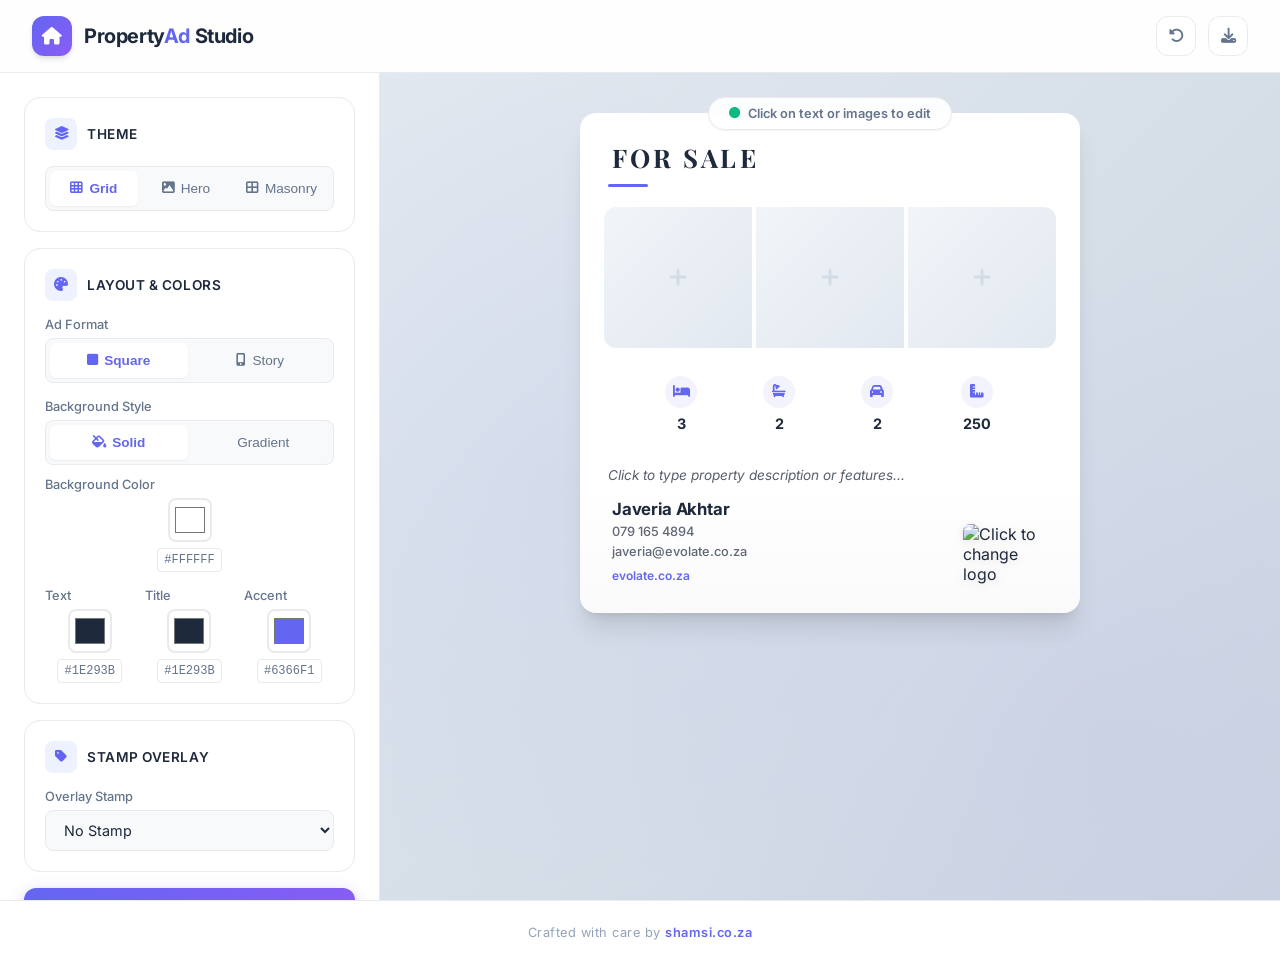
==== ad.html @ 3131b0bc "Update ad.html" ====
<!DOCTYPE html>
<html lang='en'>
<head>
    <meta charset="UTF-8">
    <meta name="viewport" content="width=device-width, initial-scale=1.0">
    <title>Property Ad Generator — Shamsi.co.za</title>
    <script src="https://cdnjs.cloudflare.com/ajax/libs/html2canvas/1.4.1/html2canvas.min.js"></script>
    <link rel="stylesheet" href="https://cdnjs.cloudflare.com/ajax/libs/font-awesome/6.4.0/css/all.min.css">
    <link href="https://fonts.googleapis.com/css2?family=Inter:wght@300;400;500;600;700;800&family=Playfair+Display:wght@600;700;800&display=swap" rel="stylesheet">
    <style>
        :root {
            --bg-body: #f0f2f5; --bg-panel: #ffffff; --bg-input: #f8f9fb;
            --border-color: #e8eaed; --border-focus: #6366f1;
            --text-primary: #1e293b; --text-secondary: #64748b; --text-muted: #94a3b8;
            --accent: #6366f1; --accent-light: #818cf8; --accent-bg: #eef2ff;
            --success: #10b981; --danger: #ef4444; --warning: #f59e0b;
            --shadow-sm: 0 1px 2px 0 rgb(0 0 0 / 0.05);
            --shadow: 0 4px 6px -1px rgb(0 0 0 / 0.1), 0 2px 4px -2px rgb(0 0 0 / 0.1);
            --shadow-lg: 0 10px 15px -3px rgb(0 0 0 / 0.1), 0 4px 6px -4px rgb(0 0 0 / 0.1);
            --shadow-xl: 0 20px 25px -5px rgb(0 0 0 / 0.1), 0 8px 10px -6px rgb(0 0 0 / 0.1);
            --radius-sm: 8px; --radius: 12px; --radius-lg: 16px; --radius-xl: 24px;
            --ad-text-color: #1e293b; --ad-title-color: #1e293b;
            --ad-accent-color: #6366f1; --ad-accent-bg: rgba(99, 102, 241, 0.08);
        }
        * { box-sizing: border-box; margin: 0; padding: 0; outline: none; -webkit-tap-highlight-color: transparent; }
        body { font-family: 'Inter', -apple-system, BlinkMacSystemFont, sans-serif; background: linear-gradient(135deg, #f0f2f5 0%, #e2e8f0 100%); color: var(--text-primary); min-height: 100vh; padding: 0; overflow-x: hidden; }
        .top-bar { background: var(--bg-panel); border-bottom: 1px solid var(--border-color); padding: 16px 32px; display: flex; align-items: center; justify-content: space-between; position: sticky; top: 0; z-index: 100; backdrop-filter: blur(12px); background: rgba(255,255,255,0.92); }
        .brand { display: flex; align-items: center; gap: 12px; }
        .brand-icon { width: 40px; height: 40px; background: linear-gradient(135deg, var(--accent), #8b5cf6); border-radius: var(--radius); display: flex; align-items: center; justify-content: center; color: white; font-size: 1.1rem; box-shadow: var(--shadow); }
        .brand-text { font-size: 1.25rem; font-weight: 700; color: var(--text-primary); letter-spacing: -0.02em; }
        .brand-text span { color: var(--accent); }
        .top-actions { display: flex; gap: 12px; }
        .btn-icon { width: 40px; height: 40px; border-radius: var(--radius); border: 1px solid var(--border-color); background: var(--bg-panel); color: var(--text-secondary); cursor: pointer; display: flex; align-items: center; justify-content: center; transition: all 0.2s; font-size: 0.95rem; }
        .btn-icon:hover { background: var(--accent-bg); color: var(--accent); border-color: var(--accent-light); }
        .app-container { max-width: 1400px; margin: 0 auto; display: grid; grid-template-columns: 380px 1fr; gap: 0; min-height: calc(100vh - 73px); }
        .sidebar { background: var(--bg-panel); border-right: 1px solid var(--border-color); padding: 24px; overflow-y: auto; max-height: calc(100vh - 73px); position: sticky; top: 73px; }
        .sidebar::-webkit-scrollbar { width: 6px; }
        .sidebar::-webkit-scrollbar-track { background: transparent; }
        .sidebar::-webkit-scrollbar-thumb { background: #cbd5e1; border-radius: 10px; }
        .section-card { background: var(--bg-panel); border: 1px solid var(--border-color); border-radius: var(--radius-lg); padding: 20px; margin-bottom: 16px; transition: box-shadow 0.2s; }
        .section-card:hover { box-shadow: var(--shadow); }
        .section-header { display: flex; align-items: center; gap: 10px; margin-bottom: 16px; }
        .section-icon { width: 32px; height: 32px; background: var(--accent-bg); border-radius: var(--radius-sm); display: flex; align-items: center; justify-content: center; color: var(--accent); font-size: 0.85rem; }
        .section-title { font-size: 0.85rem; font-weight: 600; color: var(--text-primary); text-transform: uppercase; letter-spacing: 0.04em; }
        .control-group { margin-bottom: 16px; }
        .control-group:last-child { margin-bottom: 0; }
        .control-label { display: block; font-size: 0.8rem; font-weight: 500; color: var(--text-secondary); margin-bottom: 6px; }
        select { width: 100%; padding: 10px 14px; border-radius: var(--radius-sm); border: 1.5px solid var(--border-color); background: var(--bg-input); font-family: inherit; font-size: 0.9rem; color: var(--text-primary); transition: all 0.2s; }
        select:focus { border-color: var(--accent); background: var(--bg-panel); box-shadow: 0 0 0 3px rgba(99, 102, 241, 0.1); }
        
        /* Updated color picker wrapper to layout hex under color box */
        .color-picker-wrapper { 
            position: relative; 
            display: flex; 
            flex-direction: column; 
            align-items: center; 
            gap: 6px; 
        }
        input[type="color"] { width: 44px; height: 44px; border: 2px solid var(--border-color); border-radius: var(--radius-sm); padding: 3px; background: var(--bg-panel); cursor: pointer; transition: border-color 0.2s; }
        input[type="color"]:hover { border-color: var(--accent-light); }
        
        .color-value-input {
            width: 100%; max-width: 65px; border: 1px solid var(--border-color);
            background: var(--bg-panel); border-radius: 4px; padding: 4px;
            font-size: 0.75rem; font-weight: 500; color: var(--text-secondary);
            font-family: 'SF Mono', monospace; text-transform: uppercase; text-align: center;
        }
        .color-value-input:focus { border-color: var(--accent); }

        .toggle-group { display: flex; gap: 4px; background: var(--bg-input); padding: 4px; border-radius: var(--radius-sm); border: 1.5px solid var(--border-color); }
        .toggle-btn { flex: 1; padding: 10px 12px; border: none; background: transparent; border-radius: 6px; cursor: pointer; font-weight: 500; font-size: 0.85rem; color: var(--text-secondary); transition: all 0.2s; touch-action: manipulation; display: flex; align-items: center; justify-content: center; gap: 6px; }
        .toggle-btn i { font-size: 0.8rem; }
        .toggle-btn.active { background: var(--bg-panel); color: var(--accent); font-weight: 600; box-shadow: var(--shadow-sm); }
        .btn-primary { width: 100%; padding: 14px; background: linear-gradient(135deg, var(--accent), #8b5cf6); color: white; border: none; border-radius: var(--radius); font-weight: 600; font-size: 0.95rem; cursor: pointer; transition: all 0.2s; margin-top: 4px; touch-action: manipulation; display: flex; align-items: center; justify-content: center; gap: 8px; box-shadow: 0 4px 14px 0 rgba(99, 102, 241, 0.35); }
        .btn-primary:hover { transform: translateY(-1px); box-shadow: 0 6px 20px 0 rgba(99, 102, 241, 0.45); }
        .btn-primary:active { transform: translateY(0); }
        .preview-area { background: linear-gradient(135deg, #e2e8f0 0%, #cbd5e1 100%); display: flex; flex-direction: column; align-items: center; justify-content: flex-start; padding: 40px 20px; position: relative; overflow: hidden; min-height: calc(100vh - 73px); }
        .preview-area::before { content: ''; position: absolute; top: 0; left: 0; right: 0; bottom: 0; background: radial-gradient(circle at 20% 50%, rgba(99, 102, 241, 0.05) 0%, transparent 50%), radial-gradient(circle at 80% 80%, rgba(139, 92, 246, 0.05) 0%, transparent 50%); pointer-events: none; }
        .preview-label { position: absolute; top: 24px; left: 50%; transform: translateX(-50%); background: rgba(255,255,255,0.9); backdrop-filter: blur(8px); padding: 8px 20px; border-radius: 100px; font-size: 0.8rem; font-weight: 600; color: var(--text-secondary); box-shadow: var(--shadow-sm); border: 1px solid var(--border-color); z-index: 10; display: flex; align-items: center; gap: 8px; }
        .preview-label i { color: var(--success); font-size: 0.7rem; }
        
        /* Interactive edit indicators in preview */
        [contenteditable="true"] { transition: background-color 0.2s, box-shadow 0.2s; border-radius: 4px; padding: 1px 4px; }
        [contenteditable="true"]:hover { background-color: rgba(99, 102, 241, 0.07); cursor: text; outline: 1px dashed var(--ad-accent-color); }
        [contenteditable="true"]:focus { background-color: rgba(99, 102, 241, 0.12); outline: 2px solid var(--ad-accent-color); }

        #ad-canvas { background-color: var(--bg-panel); color: var(--ad-text-color); position: relative; overflow: hidden; transition: all 0.4s cubic-bezier(0.4, 0, 0.2, 1); display: flex; flex-direction: column; box-shadow: var(--shadow-xl); border-radius: var(--radius-lg); }
        .format-square { width: 500px; height: 500px; }
        .format-vertical { width: 400px; height: 711px; }

        /* THEME 1: GRID (3 Columns Vertical Split) */
        .theme-grid .ad-header { padding: 28px 28px 20px 28px; position: relative; z-index: 10; }
        .theme-grid .status-badge { font-family: 'Playfair Display', serif; font-size: 1.6rem; font-weight: 700; letter-spacing: 0.12em; text-transform: uppercase; color: var(--ad-title-color); line-height: 1.2; display: inline-block; }
        .theme-grid .status-line { width: 40px; height: 3px; background: var(--ad-accent-color); margin-top: 10px; border-radius: 2px; }
        .theme-grid .ad-images { display: grid; grid-template-columns: 1fr 1fr 1fr; gap: 4px; margin: 0 24px; background: transparent; position: relative; border-radius: var(--radius); overflow: hidden; }
        .format-square.theme-grid .ad-images { height: 210px; }
        .format-vertical.theme-grid .ad-images { height: 380px; }
        
        .theme-grid .property-features { display: flex; justify-content: space-around; align-items: center; padding: 14px 28px; margin: 8px 24px 0 24px; background: transparent; border-radius: var(--radius); }
        .theme-grid .feature-item { display: flex; flex-direction: column; align-items: center; gap: 6px; padding: 6px 10px; border-radius: var(--radius-sm); }
        .theme-grid .feature-icon { width: 32px; height: 32px; background: var(--ad-accent-bg); border-radius: 50%; display: flex; align-items: center; justify-content: center; color: var(--ad-accent-color); font-size: 0.85rem; }
        .theme-grid .feature-value { font-size: 0.9rem; font-weight: 700; color: var(--ad-text-color); display: inline-block; min-width: 15px; text-align: center; }
        .theme-grid .custom-caption { padding: 12px 28px 0 28px; font-size: 0.85rem; color: var(--ad-text-color); opacity: 0.75; font-weight: 400; line-height: 1.5; font-style: italic; min-height: 20px; }
        .theme-grid .ad-footer { padding: 20px 28px 28px 28px; margin-top: auto; display: flex; justify-content: space-between; align-items: flex-end; background: linear-gradient(to top, rgba(0,0,0,0.02), transparent); }
        .theme-grid .footer-left { flex: 1; display: flex; flex-direction: column; gap: 3px; }
        .theme-grid .footer-right { display: flex; flex-direction: column; align-items: flex-end; justify-content: center; }
        .theme-grid .agent-name { font-size: 1.05rem; font-weight: 700; color: var(--ad-text-color); letter-spacing: -0.01em; }
        .theme-grid .agent-contact, .theme-grid .agent-email { font-size: 0.8rem; color: var(--ad-text-color); opacity: 0.7; font-weight: 500; }
        .theme-grid .company-website { font-size: 0.75rem; font-weight: 600; color: var(--ad-accent-color); text-align: left; word-break: break-word; line-height: 1.3; margin-top: 4px; }

        /* THEME 2: HERO (1 Landscape Banner, 2 Thumbs Below) */
        .theme-hero .ad-header { padding: 24px 28px 16px 28px; position: relative; z-index: 10; display: flex; align-items: center; gap: 10px; }
        .theme-hero .status-badge { font-family: 'Playfair Display', serif; font-size: 1.5rem; font-weight: 700; letter-spacing: 0.1em; text-transform: uppercase; color: var(--ad-title-color); line-height: 1.2; display: inline-block; }
        .theme-hero .status-line { width: 3px; height: 28px; background: var(--ad-accent-color); border-radius: 2px; margin-top: 0; }
        .theme-hero .ad-images { display: flex; flex-direction: column; gap: 4px; margin: 0 24px; position: relative; border-radius: var(--radius); overflow: hidden; }
        
        .theme-hero .hero-main { width: 100%; height: 180px; position: relative; overflow: hidden; border-radius: var(--radius-sm); background: linear-gradient(135deg, #f1f5f9 0%, #e2e8f0 100%); }
        .theme-hero .hero-thumbs { display: grid; grid-template-columns: 1fr 1fr; gap: 4px; }
        .theme-hero .hero-thumb { height: 70px; position: relative; overflow: hidden; border-radius: var(--radius-sm); background: linear-gradient(135deg, #f1f5f9 0%, #e2e8f0 100%); }
        
        /* Adjusted height in Square mode for bigger images with the horizontal footer */
        .format-square.theme-hero .ad-images { height: 294px; }
        .format-square.theme-hero .hero-main { height: 200px; }
        .format-square.theme-hero .hero-thumb { height: 90px; }
        
        .format-vertical.theme-hero .ad-images { height: 384px; }
        .format-vertical.theme-hero .hero-main { height: 280px; }
        .format-vertical.theme-hero .hero-thumb { height: 100px; }
        
        .theme-hero .property-features { display: flex; justify-content: center; align-items: center; gap: 10px; padding: 14px 28px; margin: 10px 24px 0 24px; background: transparent; }
        .theme-hero .feature-item { display: flex; align-items: center; gap: 6px; padding: 6px 12px; border-radius: 100px; border: 1.5px solid var(--ad-accent-color); background: transparent; }
        .theme-hero .feature-icon { width: 20px; height: 20px; background: transparent; border-radius: 0; display: flex; align-items: center; justify-content: center; color: var(--ad-accent-color); font-size: 0.75rem; }
        .theme-hero .feature-value { font-size: 0.85rem; font-weight: 700; color: var(--ad-text-color); display: inline-block; min-width: 10px; text-align: center; }
        .theme-hero .custom-caption { padding: 12px 28px 0 28px; font-size: 0.85rem; color: var(--ad-text-color); opacity: 0.75; font-weight: 400; line-height: 1.5; font-style: italic; min-height: 20px; }
        
        /* Updated compact horizontal footer layout matching other themes */
        .theme-hero .ad-footer { padding: 20px 28px 28px 28px; margin-top: auto; display: flex; justify-content: space-between; align-items: flex-end; background: linear-gradient(to top, rgba(0,0,0,0.02), transparent); }
        .theme-hero .footer-left { flex: 1; display: flex; flex-direction: column; gap: 3px; }
        .theme-hero .footer-right { display: flex; flex-direction: column; align-items: flex-end; justify-content: center; }
        .theme-hero .agent-name { font-size: 1.05rem; font-weight: 700; color: var(--ad-text-color); letter-spacing: -0.01em; }
        .theme-hero .agent-contact, .theme-hero .agent-email { font-size: 0.8rem; color: var(--ad-text-color); opacity: 0.7; font-weight: 500; }
        .theme-hero .company-website { font-size: 0.75rem; font-weight: 600; color: var(--ad-accent-color); text-align: left; word-break: break-word; line-height: 1.3; margin-top: 4px; }

        /* THEME 3: MASONRY */
        .theme-masonry .ad-header { padding: 24px 28px 12px 28px; position: relative; z-index: 10; }
        .theme-masonry .status-badge { font-family: 'Playfair Display', serif; font-size: 1.5rem; font-weight: 700; letter-spacing: 0.1em; text-transform: uppercase; color: var(--ad-title-color); line-height: 1.2; display: inline-block; }
        .theme-masonry .status-line { width: 32px; height: 2px; background: var(--ad-accent-color); margin-top: 6px; border-radius: 1px; }
        .theme-masonry .ad-images { display: grid; grid-template-columns: 1.3fr 1fr; grid-template-rows: 1fr 1fr; gap: 4px; margin: 0 24px; position: relative; border-radius: var(--radius); overflow: hidden; }
        .theme-masonry .ad-image-slot:first-child { grid-row: span 2; height: 100%; }
        .format-square.theme-masonry .ad-images { height: 220px; }
        .format-vertical.theme-masonry .ad-images { height: 400px; }
        .theme-masonry .property-features { display: flex; justify-content: space-around; align-items: center; padding: 10px 20px; margin: 8px 24px 0 24px; background: transparent; border-top: 1px solid rgba(0,0,0,0.1); border-bottom: 1px solid rgba(0,0,0,0.1); }
        .theme-masonry .feature-item { display: flex; flex-direction: column; align-items: center; gap: 2px; padding: 4px 8px; position: relative; }
        .theme-masonry .feature-item:not(:last-child)::after { content: ''; position: absolute; right: -8px; top: 50%; transform: translateY(-50%); width: 1px; height: 24px; background: rgba(0,0,0,0.1); }
        .theme-masonry .feature-icon { width: 24px; height: 24px; background: transparent; border-radius: 0; display: flex; align-items: center; justify-content: center; color: var(--ad-accent-color); font-size: 0.8rem; }
        .theme-masonry .feature-value { font-size: 0.85rem; font-weight: 700; color: var(--ad-text-color); display: inline-block; min-width: 10px; text-align: center; }
        .theme-masonry .custom-caption { padding: 12px 28px 0 28px; font-size: 0.85rem; color: var(--ad-text-color); opacity: 0.75; font-weight: 400; line-height: 1.5; font-style: italic; min-height: 20px; }
        .theme-masonry .ad-footer { padding: 16px 28px 24px 28px; margin-top: auto; display: flex; justify-content: space-between; align-items: center; background: linear-gradient(to top, rgba(0,0,0,0.03), transparent); border-top: 1px solid rgba(0,0,0,0.06); }
        .theme-masonry .footer-left { flex: 1; display: flex; flex-direction: column; gap: 2px; }
        .theme-masonry .footer-right { display: flex; flex-direction: column; align-items: flex-end; }
        .theme-masonry .agent-name { font-size: 1rem; font-weight: 700; color: var(--ad-text-color); letter-spacing: -0.01em; }
        .theme-masonry .agent-contact, .theme-masonry .agent-email { font-size: 0.75rem; color: var(--ad-text-color); opacity: 0.7; font-weight: 500; }
        .theme-masonry .company-website { font-size: 0.7rem; font-weight: 600; color: var(--ad-accent-color); text-align: left; line-height: 1.3; margin-top: 2px; }

        .hero-main, .hero-thumb { cursor: pointer; position: relative; overflow: hidden; display: flex; }
        .ad-image-slot { background: linear-gradient(135deg, #f1f5f9 0%, #e2e8f0 100%); display: flex; align-items: center; justify-content: center; overflow: hidden; position: relative; transition: all 0.3s; cursor: pointer; }
        
        .ad-image-slot.empty::before { 
            content: ''; 
            width: 24px; 
            height: 24px; 
            background: url("data:image/svg+xml,%3Csvg xmlns='http://www.w3.org/2000/svg' fill='none' viewBox='0 0 24 24' stroke='%23cbd5e1' stroke-width='3' stroke-linecap='round' stroke-linejoin='round'%3E%3Cline x1='12' y1='5' x2='12' y2='19'%3E%3C/line%3E%3Cline x1='5' y1='12' x2='19' y2='12'%3E%3C/line%3E%3C/svg%3E") no-repeat center; 
            background-size: contain; 
            opacity: 0.7; 
        }
        
        .ad-image-slot img, .hero-main img, .hero-thumb img {
            position: absolute; 
            top: 0; 
            left: 0; 
            width: 100%; 
            height: 100%; 
            object-fit: cover; 
            object-position: center; 
            transition: transform 0.4s;
        }

        .ad-image-slot:hover img { transform: scale(1.05); }

        .stamp-overlay { position: absolute; top: 50%; left: 50%; transform: translate(-50%, -50%) rotate(-15deg); border: 3px solid var(--danger); background: rgba(255, 255, 255, 0.85); backdrop-filter: blur(6px); -webkit-backdrop-filter: blur(6px); color: var(--danger); font-size: 1.8rem; font-weight: 800; padding: 10px 28px; text-transform: uppercase; letter-spacing: 0.15em; opacity: 0; pointer-events: none; z-index: 20; border-radius: 6px; box-shadow: 0 4px 20px rgba(239, 68, 68, 0.2); font-family: 'Inter', sans-serif; }
        .stamp-overlay.visible { opacity: 0.95; animation: stampIn 0.4s cubic-bezier(0.34, 1.56, 0.64, 1); }
        @keyframes stampIn { 0% { transform: translate(-50%, -50%) rotate(-15deg) scale(2); opacity: 0; } 100% { transform: translate(-50%, -50%) rotate(-15deg) scale(1); opacity: 0.95; } }

        .company-logo { width: 90px; height: auto; max-height: 80px; object-fit: contain; display: block; filter: drop-shadow(0 2px 4px rgba(0,0,0,0.1)); cursor: pointer; min-height: 30px; min-width: 50px; background: transparent; border-radius: var(--radius-sm); border: 1px dashed transparent; }
        .company-logo:hover { border-color: var(--ad-accent-color); background: transparent; }
        
        .hidden { display: none !important; }
        .page-footer { width: 100%; text-align: center; padding: 1.5rem; font-size: 0.8rem; color: var(--text-muted); letter-spacing: 0.5px; background: var(--bg-panel); border-top: 1px solid var(--border-color); }
        .page-footer a { color: var(--accent); text-decoration: none; font-weight: 600; }
        .page-footer a:hover { text-decoration: underline; }
        .color-row { display: grid; grid-template-columns: 1fr 1fr; gap: 12px; }
        .color-row-triple { display: grid; grid-template-columns: 1fr 1fr 1fr; gap: 10px; }
        .toast { position: fixed; bottom: 24px; right: 24px; background: var(--text-primary); color: white; padding: 12px 20px; border-radius: var(--radius); font-size: 0.9rem; font-weight: 500; box-shadow: var(--shadow-xl); z-index: 1000; transform: translateY(100px); opacity: 0; transition: all 0.3s cubic-bezier(0.4, 0, 0.2, 1); display: flex; align-items: center; gap: 10px; }
        .toast.show { transform: translateY(0); opacity: 1; }
        .toast i { color: var(--success); }

        @media (max-width: 1024px) { .app-container { grid-template-columns: 340px 1fr; } }
        @media (max-width: 900px) {
            .app-container { grid-template-columns: 1fr; }
            .sidebar { position: relative; top: 0; max-height: none; border-right: none; border-bottom: 1px solid var(--border-color); order: 2; }
            .preview-area { order: 1; min-height: auto; padding: 80px 16px 40px 16px; overflow: visible; }
            .format-square { transform: scale(0.72); transform-origin: top center; }
            .format-vertical { transform: scale(0.72); transform-origin: top center; }
        }
        @media (max-width: 480px) {
            .top-bar { padding: 12px 16px; } .brand-text { font-size: 1rem; }
            .sidebar { padding: 16px; } .section-card { padding: 16px; }
            .preview-area { padding: 70px 8px 32px 8px; overflow: visible; }
            .format-square { transform: scale(0.62); transform-origin: top center; }
            .format-vertical { transform: scale(0.62); transform-origin: top center; }
        }
        button, select, .section-card { transition: all 0.2s ease; }
    </style>
<base target="_blank">
</head>
<body>
<div class="top-bar">
    <div class="brand">
        <div class="brand-icon"><i class="fas fa-home"></i></div>
        <div class="brand-text">Property<span>Ad</span> Studio</div>
    </div>
    <div class="top-actions">
        <button class="btn-icon" onclick="resetAll()" title="Reset All"><i class="fas fa-rotate-left"></i></button>
        <button class="btn-icon" onclick="exportAd()" title="Download PNG"><i class="fas fa-download"></i></button>
    </div>
</div>

<div class="app-container">
    <div class="sidebar">

        <div class="section-card">
            <div class="section-header">
                <div class="section-icon"><i class="fas fa-layer-group"></i></div>
                <div class="section-title">Theme</div>
            </div>
            <div class="toggle-group">
                <button class="toggle-btn active" onclick="setTheme('grid', this)"><i class="fas fa-th"></i> Grid</button>
                <button class="toggle-btn" onclick="setTheme('hero', this)"><i class="fas fa-image"></i> Hero</button>
                <button class="toggle-btn" onclick="setTheme('masonry', this)"><i class="fas fa-th-large"></i> Masonry</button>
            </div>
        </div>

        <div class="section-card">
            <div class="section-header">
                <div class="section-icon"><i class="fas fa-palette"></i></div>
                <div class="section-title">Layout & Colors</div>
            </div>

            <div class="control-group">
                <label class="control-label">Ad Format</label>
                <div class="toggle-group">
                    <button class="toggle-btn active" onclick="setFormat('square', this)"><i class="fas fa-square"></i> Square</button>
                    <button class="toggle-btn" onclick="setFormat('vertical', this)"><i class="fas fa-mobile-alt"></i> Story</button>
                </div>
            </div>

            <div class="control-group">
                <label class="control-label">Background Style</label>
                <div class="toggle-group" style="margin-bottom: 12px;">
                    <button class="toggle-btn active" onclick="setBgMode('solid', this)"><i class="fas fa-fill-drip"></i> Solid</button>
                    <button class="toggle-btn" onclick="setBgMode('gradient', this)"><i class="fas fa-gradient"></i> Gradient</button>
                </div>
                <div id="solidColorPicker">
                    <label class="control-label">Background Color</label>
                    <div class="color-picker-wrapper">
                        <input type="color" id="bgColorPicker" value="#ffffff" oninput="updateTheme()">
                        <input type="text" class="color-value-input" id="bgColorValue" value="#FFFFFF" maxlength="7" oninput="syncHexColor('bgColorPicker', this.value)">
                    </div>
                </div>
                <div id="gradientColorPickers" class="hidden">
                    <div class="color-row">
                        <div>
                            <label class="control-label">From</label>
                            <div class="color-picker-wrapper">
                                <input type="color" id="gradColor1" value="#667eea" oninput="updateTheme()">
                                <input type="text" class="color-value-input" id="grad1Value" value="#667EEA" maxlength="7" oninput="syncHexColor('gradColor1', this.value)">
                            </div>
                        </div>
                        <div>
                            <label class="control-label">To</label>
                            <div class="color-picker-wrapper">
                                <input type="color" id="gradColor2" value="#764ba2" oninput="updateTheme()">
                                <input type="text" class="color-value-input" id="grad2Value" value="#764BA2" maxlength="7" oninput="syncHexColor('gradColor2', this.value)">
                            </div>
                        </div>
                    </div>
                </div>
            </div>

            <div class="control-group">
                <div class="color-row-triple">
                    <div>
                        <label class="control-label">Text</label>
                        <div class="color-picker-wrapper">
                            <input type="color" id="textColorPicker" value="#1e293b" oninput="updateTheme()">
                            <input type="text" class="color-value-input" id="textColorValue" value="#1E293B" maxlength="7" oninput="syncHexColor('textColorPicker', this.value)">
                        </div>
                    </div>
                    <div>
                        <label class="control-label">Title</label>
                        <div class="color-picker-wrapper">
                            <input type="color" id="titleColorPicker" value="#1e293b" oninput="updateTheme()">
                            <input type="text" class="color-value-input" id="titleColorValue" value="#1E293B" maxlength="7" oninput="syncHexColor('titleColorPicker', this.value)">
                        </div>
                    </div>
                    <div>
                        <label class="control-label">Accent</label>
                        <div class="color-picker-wrapper">
                            <input type="color" id="accentColorPicker" value="#6366f1" oninput="updateTheme()">
                            <input type="text" class="color-value-input" id="accentColorValue" value="#6366F1" maxlength="7" oninput="syncHexColor('accentColorPicker', this.value)">
                        </div>
                    </div>
                </div>
            </div>
        </div>

        <div class="section-card">
            <div class="section-header">
                <div class="section-icon"><i class="fas fa-tag"></i></div>
                <div class="section-title">Stamp Overlay</div>
            </div>

            <div class="control-group">
                <label class="control-label">Overlay Stamp</label>
                <select id="stampSelect" onchange="updateStamp()">
                    <option value="NONE">No Stamp</option>
                    <option value="SOLD">Sold</option>
                    <option value="RENTED">Rented</option>
                    <option value="UNDER OFFER">Under Offer</option>
                    <option value="CUSTOM">Custom Stamp...</option>
                </select>
                <input type="text" id="customStamp" class="hidden" placeholder="Enter stamp text" oninput="updateCustomStamp()" style="margin-top: 8px; width: 100%; padding: 10px 14px; border-radius: var(--radius-sm); border: 1.5px solid var(--border-color); background: var(--bg-input); font-family: inherit; font-size: 0.9rem;">
            </div>
        </div>

        <button class="btn-primary" onclick="exportAd()">
            <i class="fas fa-download"></i> Download Ad PNG
        </button>
    </div>

    <div class="preview-area">
        <div class="preview-label"><i class="fas fa-circle"></i> Click on text or images to edit</div>

        <div id="ad-canvas" class="format-square theme-grid">
            <div class="ad-header">
                <div class="status-badge" id="statusDisplay" contenteditable="true">FOR SALE</div>
                <div class="status-line"></div>
            </div>

            <div class="ad-images">
                <div class="ad-image-slot empty" id="preview1" onclick="document.getElementById('img1').click()"></div>
                <div class="ad-image-slot empty" id="preview2" onclick="document.getElementById('img2').click()"></div>
                <div class="ad-image-slot empty" id="preview3" onclick="document.getElementById('img3').click()"></div>
                <div class="stamp-overlay" id="stampOverlay" contenteditable="true"></div>
            </div>

            <div class="property-features">
                <div class="feature-item">
                    <div class="feature-icon"><i class="fas fa-bed"></i></div>
                    <span class="feature-value" id="bedsValue" contenteditable="true">3</span>
                </div>
                <div class="feature-item">
                    <div class="feature-icon"><i class="fas fa-bath"></i></div>
                    <span class="feature-value" id="bathsValue" contenteditable="true">2</span>
                </div>
                <div class="feature-item">
                    <div class="feature-icon"><i class="fas fa-car"></i></div>
                    <span class="feature-value" id="parkingValue" contenteditable="true">2</span>
                </div>
                <div class="feature-item">
                    <div class="feature-icon"><i class="fas fa-ruler-combined"></i></div>
                    <span class="feature-value" id="areaValue" contenteditable="true">250</span>
                </div>
            </div>

            <div class="custom-caption" id="captionDisplay" contenteditable="true" placeholder="Click here to type property description...">Click to type property description or features...</div>

            <div class="ad-footer">
                <div class="footer-left">
                    <div class="agent-name" id="agentNameDisplay" contenteditable="true">Javeria Akhtar</div>
                    <div class="agent-contact" id="agentContactDisplay" contenteditable="true">079 165 4894</div>
                    <div class="agent-email" id="agentEmailDisplay" contenteditable="true">javeria@evolate.co.za</div>
                    <div class="company-website" id="companyWebsiteDisplay" contenteditable="true">evolate.co.za</div>
                </div>
                <div class="footer-right">
                    <img id="canvasLogo" class="company-logo" src="https://shamsi.co.za/evolate.png" onclick="document.getElementById('logoUpload').click()" title="Click to change logo">
                </div>
            </div>
        </div>
    </div>
</div>

<div class="page-footer">
    Crafted with care by <a href="https://shamsi.co.za" target="_blank" rel="noopener">shamsi.co.za</a>
</div>

<!-- Hidden native file inputs -->
<input type="file" id="img1" accept="image/png, image/jpeg" onchange="loadImage(this, 'preview1')" class="hidden">
<input type="file" id="img2" accept="image/png, image/jpeg" onchange="loadImage(this, 'preview2')" class="hidden">
<input type="file" id="img3" accept="image/png, image/jpeg" onchange="loadImage(this, 'preview3')" class="hidden">
<input type="file" id="logoUpload" accept="image/png, image/jpeg, image/svg+xml" onchange="loadLogo(this)" class="hidden">

<div class="toast" id="toast">
    <i class="fas fa-check-circle"></i>
    <span id="toastMessage">Ad exported successfully!</span>
</div>

<script>
    let currentFormat = 'square';
    let bgMode = 'solid';
    let currentTheme = 'grid';
    const DEFAULT_CAPTION = "Click to type property description or features...";

    function syncHexColor(pickerId, hexCode) {
        let formattedHex = hexCode.trim();
        if (!formattedHex.startsWith('#')) formattedHex = '#' + formattedHex;
        
        if (/^#[0-9A-Fa-f]{6}$/i.test(formattedHex)) {
            document.getElementById(pickerId).value = formattedHex;
            updateTheme();
        }
    }

    function setFormat(format, btn) {
        currentFormat = format;
        const canvas = document.getElementById('ad-canvas');
        const btns = btn.parentElement.querySelectorAll('.toggle-btn');
        btns.forEach(b => b.classList.remove('active'));
        btn.classList.add('active');
        canvas.style.opacity = '0';
        canvas.style.transform = 'scale(0.95)';
        setTimeout(() => {
            if (format === 'square') {
                canvas.classList.remove('format-vertical');
                canvas.classList.add('format-square');
            } else {
                canvas.classList.remove('format-square');
                canvas.classList.add('format-vertical');
            }
            canvas.style.opacity = '1';
            canvas.style.transform = 'scale(1)';
        }, 200);
    }

    function setTheme(theme, btn) {
        currentTheme = theme;
        const canvas = document.getElementById('ad-canvas');
        const btns = btn.parentElement.querySelectorAll('.toggle-btn');
        btns.forEach(b => b.classList.remove('active'));
        btn.classList.add('active');
        canvas.style.opacity = '0';
        setTimeout(() => {
            canvas.classList.remove('theme-grid', 'theme-hero', 'theme-masonry');
            canvas.classList.add('theme-' + theme);
            rebuildCanvasStructure(theme);
            canvas.style.opacity = '1';
        }, 200);
    }

    function rebuildCanvasStructure(theme) {
        const canvas = document.getElementById('ad-canvas');
        const status = document.getElementById('statusDisplay').innerHTML;
        const caption = document.getElementById('captionDisplay').innerHTML;
        const stampText = document.getElementById('stampOverlay').innerHTML;
        const stampVisible = document.getElementById('stampOverlay').classList.contains('visible');
        const logoSrc = document.getElementById('canvasLogo').src;

        const beds = document.getElementById('bedsValue').innerHTML;
        const baths = document.getElementById('bathsValue').innerHTML;
        const parking = document.getElementById('parkingValue').innerHTML;
        const area = document.getElementById('areaValue').innerHTML;

        const agentName = document.getElementById('agentNameDisplay').innerHTML;
        const agentContact = document.getElementById('agentContactDisplay').innerHTML;
        const agentEmail = document.getElementById('agentEmailDisplay').innerHTML;
        const companyWebsite = document.getElementById('companyWebsiteDisplay').innerHTML;

        const imgSrcs = [];
        for (let i = 1; i <= 3; i++) {
            const slot = document.getElementById('preview' + i);
            const img = slot ? slot.querySelector('img') : null;
            imgSrcs.push(img ? img.src : null);
        }

        let html = '';

        if (theme === 'grid') {
            html = '<div class="ad-header"><div class="status-badge" id="statusDisplay" contenteditable="true">' + status + '</div><div class="status-line"></div></div>' +
                '<div class="ad-images">' +
                '<div class="ad-image-slot ' + (imgSrcs[0] ? '' : 'empty') + '" id="preview1" onclick="document.getElementById(\'img1\').click()">' + (imgSrcs[0] ? '<img src="' + imgSrcs[0] + '">' : '') + '</div>' +
                '<div class="ad-image-slot ' + (imgSrcs[1] ? '' : 'empty') + '" id="preview2" onclick="document.getElementById(\'img2\').click()">' + (imgSrcs[1] ? '<img src="' + imgSrcs[1] + '">' : '') + '</div>' +
                '<div class="ad-image-slot ' + (imgSrcs[2] ? '' : 'empty') + '" id="preview3" onclick="document.getElementById(\'img3\').click()">' + (imgSrcs[2] ? '<img src="' + imgSrcs[2] + '">' : '') + '</div>' +
                '<div class="stamp-overlay ' + (stampVisible ? 'visible' : '') + '" id="stampOverlay" contenteditable="true">' + stampText + '</div></div>' +
                '<div class="property-features">' +
                '<div class="feature-item"><div class="feature-icon"><i class="fas fa-bed"></i></div><span class="feature-value" id="bedsValue" contenteditable="true">' + beds + '</span></div>' +
                '<div class="feature-item"><div class="feature-icon"><i class="fas fa-bath"></i></div><span class="feature-value" id="bathsValue" contenteditable="true">' + baths + '</span></div>' +
                '<div class="feature-item"><div class="feature-icon"><i class="fas fa-car"></i></div><span class="feature-value" id="parkingValue" contenteditable="true">' + parking + '</span></div>' +
                '<div class="feature-item"><div class="feature-icon"><i class="fas fa-ruler-combined"></i></div><span class="feature-value" id="areaValue" contenteditable="true">' + area + '</span></div></div>' +
                '<div class="custom-caption" id="captionDisplay" contenteditable="true">' + caption + '</div>' +
                '<div class="ad-footer"><div class="footer-left">' +
                '<div class="agent-name" id="agentNameDisplay" contenteditable="true">' + agentName + '</div>' +
                '<div class="agent-contact" id="agentContactDisplay" contenteditable="true">' + agentContact + '</div>' +
                '<div class="agent-email" id="agentEmailDisplay" contenteditable="true">' + agentEmail + '</div>' +
                '<div class="company-website" id="companyWebsiteDisplay" contenteditable="true">' + companyWebsite + '</div></div>' +
                '<div class="footer-right"><img id="canvasLogo" class="company-logo" src="' + logoSrc + '" onclick="document.getElementById(\'logoUpload\').click()" title="Click to change logo"></div></div>';
        } else if (theme === 'hero') {
            html = '<div class="ad-header"><div class="status-line"></div><div class="status-badge" id="statusDisplay" contenteditable="true">' + status + '</div></div>' +
                '<div class="ad-images">' +
                '<div class="hero-main" id="preview1" onclick="document.getElementById(\'img1\').click()">' + (imgSrcs[0] ? '<img src="' + imgSrcs[0] + '">' : '') + '</div>' +
                '<div class="hero-thumbs">' +
                '<div class="hero-thumb" id="preview2" onclick="document.getElementById(\'img2\').click()">' + (imgSrcs[1] ? '<img src="' + imgSrcs[1] + '">' : '') + '</div>' +
                '<div class="hero-thumb" id="preview3" onclick="document.getElementById(\'img3\').click()">' + (imgSrcs[2] ? '<img src="' + imgSrcs[2] + '">' : '') + '</div></div>' +
                '<div class="stamp-overlay ' + (stampVisible ? 'visible' : '') + '" id="stampOverlay" contenteditable="true">' + stampText + '</div></div>' +
                '<div class="property-features">' +
                '<div class="feature-item"><div class="feature-icon"><i class="fas fa-bed"></i></div><span class="feature-value" id="bedsValue" contenteditable="true">' + beds + '</span></div>' +
                '<div class="feature-item"><div class="feature-icon"><i class="fas fa-bath"></i></div><span class="feature-value" id="bathsValue" contenteditable="true">' + baths + '</span></div>' +
                '<div class="feature-item"><div class="feature-icon"><i class="fas fa-car"></i></div><span class="feature-value" id="parkingValue" contenteditable="true">' + parking + '</span></div>' +
                '<div class="feature-item"><div class="feature-icon"><i class="fas fa-ruler-combined"></i></div><span class="feature-value" id="areaValue" contenteditable="true">' + area + '</span></div></div>' +
                '<div class="custom-caption" id="captionDisplay" contenteditable="true">' + caption + '</div>' +
                '<div class="ad-footer"><div class="footer-left">' +
                '<div class="agent-name" id="agentNameDisplay" contenteditable="true">' + agentName + '</div>' +
                '<div class="agent-contact" id="agentContactDisplay" contenteditable="true">' + agentContact + '</div>' +
                '<div class="agent-email" id="agentEmailDisplay" contenteditable="true">' + agentEmail + '</div>' +
                '<div class="company-website" id="companyWebsiteDisplay" contenteditable="true">' + companyWebsite + '</div></div>' +
                '<div class="footer-right"><img id="canvasLogo" class="company-logo" src="' + logoSrc + '" onclick="document.getElementById(\'logoUpload\').click()" title="Click to change logo"></div></div>';
        } else if (theme === 'masonry') {
            html = '<div class="ad-header"><div class="status-badge" id="statusDisplay" contenteditable="true">' + status + '</div><div class="status-line"></div></div>' +
                '<div class="ad-images">' +
                '<div class="ad-image-slot ' + (imgSrcs[0] ? '' : 'empty') + '" id="preview1" onclick="document.getElementById(\'img1\').click()">' + (imgSrcs[0] ? '<img src="' + imgSrcs[0] + '">' : '') + '</div>' +
                '<div class="ad-image-slot ' + (imgSrcs[1] ? '' : 'empty') + '" id="preview2" onclick="document.getElementById(\'img2\').click()">' + (imgSrcs[1] ? '<img src="' + imgSrcs[1] + '">' : '') + '</div>' +
                '<div class="ad-image-slot ' + (imgSrcs[2] ? '' : 'empty') + '" id="preview3" onclick="document.getElementById(\'img3\').click()">' + (imgSrcs[2] ? '<img src="' + imgSrcs[2] + '">' : '') + '</div>' +
                '<div class="stamp-overlay ' + (stampVisible ? 'visible' : '') + '" id="stampOverlay" contenteditable="true">' + stampText + '</div></div>' +
                '<div class="property-features">' +
                '<div class="feature-item"><div class="feature-icon"><i class="fas fa-bed"></i></div><span class="feature-value" id="bedsValue" contenteditable="true">' + beds + '</span></div>' +
                '<div class="feature-item"><div class="feature-icon"><i class="fas fa-bath"></i></div><span class="feature-value" id="bathsValue" contenteditable="true">' + baths + '</span></div>' +
                '<div class="feature-item"><div class="feature-icon"><i class="fas fa-car"></i></div><span class="feature-value" id="parkingValue" contenteditable="true">' + parking + '</span></div>' +
                '<div class="feature-item"><div class="feature-icon"><i class="fas fa-ruler-combined"></i></div><span class="feature-value" id="areaValue" contenteditable="true">' + area + '</span></div></div>' +
                '<div class="custom-caption" id="captionDisplay" contenteditable="true">' + caption + '</div>' +
                '<div class="ad-footer"><div class="footer-left">' +
                '<div class="agent-name" id="agentNameDisplay" contenteditable="true">' + agentName + '</div>' +
                '<div class="agent-contact" id="agentContactDisplay" contenteditable="true">' + agentContact + '</div>' +
                '<div class="agent-email" id="agentEmailDisplay" contenteditable="true">' + agentEmail + '</div>' +
                '<div class="company-website" id="companyWebsiteDisplay" contenteditable="true">' + companyWebsite + '</div></div>' +
                '<div class="footer-right"><img id="canvasLogo" class="company-logo" src="' + logoSrc + '" onclick="document.getElementById(\'logoUpload\').click()" title="Click to change logo"></div></div>';
        }

        canvas.innerHTML = html;
    }

    function setBgMode(mode, btn) {
        bgMode = mode;
        const solidPicker = document.getElementById('solidColorPicker');
        const gradientPickers = document.getElementById('gradientColorPickers');
        const btns = btn.parentElement.querySelectorAll('.toggle-btn');
        btns.forEach(b => b.classList.remove('active'));
        btn.classList.add('active');
        if (mode === 'solid') {
            solidPicker.classList.remove('hidden');
            gradientPickers.classList.add('hidden');
        } else {
            solidPicker.classList.add('hidden');
            gradientPickers.classList.remove('hidden');
        }
        updateTheme();
    }

    function updateTheme() {
        const root = document.documentElement;
        const canvas = document.getElementById('ad-canvas');
        const textColor = document.getElementById('textColorPicker').value;
        const titleColor = document.getElementById('titleColorPicker').value;
        const accentColor = document.getElementById('accentColorPicker').value;

        root.style.setProperty('--ad-text-color', textColor);
        root.style.setProperty('--ad-title-color', titleColor);
        root.style.setProperty('--ad-accent-color', accentColor);

        const r = parseInt(accentColor.slice(1, 3), 16);
        const g = parseInt(accentColor.slice(3, 5), 16);
        const b = parseInt(accentColor.slice(5, 7), 16);
        root.style.setProperty('--ad-accent-bg', 'rgba(' + r + ', ' + g + ', ' + b + ', 0.08)');

        document.getElementById('bgColorValue').value = document.getElementById('bgColorPicker').value.toUpperCase();
        document.getElementById('grad1Value').value = document.getElementById('gradColor1').value.toUpperCase();
        document.getElementById('grad2Value').value = document.getElementById('gradColor2').value.toUpperCase();
        document.getElementById('textColorValue').value = textColor.toUpperCase();
        document.getElementById('titleColorValue').value = titleColor.toUpperCase();
        document.getElementById('accentColorValue').value = accentColor.toUpperCase();

        if (bgMode === 'solid') {
            const bgColor = document.getElementById('bgColorPicker').value;
            root.style.setProperty('--bg-color', bgColor);
            canvas.style.background = bgColor;
        } else {
            const color1 = document.getElementById('gradColor1').value;
            const color2 = document.getElementById('gradColor2').value;
            canvas.style.background = 'linear-gradient(135deg, ' + color1 + ', ' + color2 + ')';
        }
    }

    function updateStamp() {
        const select = document.getElementById('stampSelect');
        const customInput = document.getElementById('customStamp');
        const stamp = document.getElementById('stampOverlay');
        if (select.value === 'NONE') {
            stamp.classList.remove('visible');
            customInput.classList.add('hidden');
        } else if (select.value === 'CUSTOM') {
            customInput.classList.remove('hidden');
            stamp.innerText = customInput.value || 'CUSTOM';
            stamp.classList.add('visible');
        } else {
            customInput.classList.add('hidden');
            stamp.innerText = select.value;
            stamp.classList.add('visible');
        }
    }

    function updateCustomStamp() {
        const val = document.getElementById('customStamp').value;
        const stamp = document.getElementById('stampOverlay');
        stamp.innerText = val || 'CUSTOM';
        if (val) stamp.classList.add('visible');
    }

    function loadImage(input, previewId) {
        const preview = document.getElementById(previewId);
        if (input.files && input.files[0]) {
            const reader = new FileReader();
            reader.onload = function(e) {
                preview.innerHTML = '<img src="' + e.target.result + '" alt="Property">';
                preview.classList.remove('empty');
            }
            reader.readAsDataURL(input.files[0]);
        }
    }

    function loadLogo(input) {
        const logo = document.getElementById('canvasLogo');
        if (input.files && input.files[0]) {
            const reader = new FileReader();
            reader.onload = function(e) {
                logo.src = e.target.result;
                logo.style.display = 'block';
            }
            reader.readAsDataURL(input.files[0]);
        }
    }

    function showToast(message) {
        const toast = document.getElementById('toast');
        document.getElementById('toastMessage').textContent = message;
        toast.classList.add('show');
        setTimeout(() => { toast.classList.remove('show'); }, 3000);
    }

    function exportAd() {
        const elements = document.querySelectorAll('[contenteditable="true"]');
        elements.forEach(el => el.blur());

        const originalCanvas = document.getElementById('ad-canvas');
        const clone = originalCanvas.cloneNode(true);
        
        const clonedCaption = clone.querySelector('#captionDisplay');
        if (clonedCaption) {
            const captionText = clonedCaption.textContent.trim();
            if (captionText === "" || captionText === DEFAULT_CAPTION) {
                clonedCaption.style.display = 'none';
            }
        }

        clone.style.transform = 'none';
        clone.style.marginBottom = '0';
        clone.style.marginLeft = '0';
        clone.style.marginRight = '0';
        clone.style.position = 'absolute';
        clone.style.left = '-9999px';
        clone.style.top = '0';
        document.body.appendChild(clone);
        
        setTimeout(() => {
            html2canvas(clone, { scale: 3, backgroundColor: null, useCORS: true, allowTaint: true }).then(function(renderedCanvas) {
                const link = document.createElement('a');
                link.download = 'property-ad-' + Date.now() + '.png';
                link.href = renderedCanvas.toDataURL('image/png');
                link.click();
                document.body.removeChild(clone);
                showToast('Ad downloaded successfully!');
            }).catch(err => {
                console.error("Export failed:", err);
                document.body.removeChild(clone);
                showToast('Failed to generate image. Please try again.');
            });
        }, 150);
    }

    function resetAll() {
        if (!confirm('Reset all fields to default?')) return;
        document.getElementById('stampSelect').value = 'NONE';
        document.getElementById('bgColorPicker').value = '#ffffff';
        document.getElementById('textColorPicker').value = '#1e293b';
        document.getElementById('titleColorPicker').value = '#1e293b';
        document.getElementById('accentColorPicker').value = '#6366f1';
        document.getElementById('gradColor1').value = '#667eea';
        document.getElementById('gradColor2').value = '#764ba2';

        ['preview1','preview2','preview3'].forEach((id) => {
            const el = document.getElementById(id);
            if (el) { el.innerHTML = ''; el.classList.add('empty'); }
        });

        document.getElementById('img1').value = '';
        document.getElementById('img2').value = '';
        document.getElementById('img3').value = '';
        document.getElementById('logoUpload').value = '';

        setFormat('square', document.querySelector('.toggle-btn'));
        setBgMode('solid', document.querySelectorAll('.toggle-btn')[2]);
        setTheme('grid', document.querySelectorAll('.toggle-btn')[4]);
        updateStamp();
        updateTheme();

        document.getElementById('statusDisplay').innerText = 'FOR SALE';
        document.getElementById('bedsValue').innerText = '3';
        document.getElementById('bathsValue').innerText = '2';
        document.getElementById('parkingValue').innerText = '2';
        document.getElementById('areaValue').innerText = '250';
        document.getElementById('captionDisplay').innerText = DEFAULT_CAPTION;
        document.getElementById('agentNameDisplay').innerText = 'Javeria Akhtar';
        document.getElementById('agentContactDisplay').innerText = '079 165 4894';
        document.getElementById('agentEmailDisplay').innerText = 'javeria@evolate.co.za';
        document.getElementById('companyWebsiteDisplay').innerText = 'evolate.co.za';
        document.getElementById('canvasLogo').src = 'https://shamsi.co.za/evolate.png';

        showToast('All fields reset to defaults');
    }

    updateTheme();
</script>
</body>
</html>
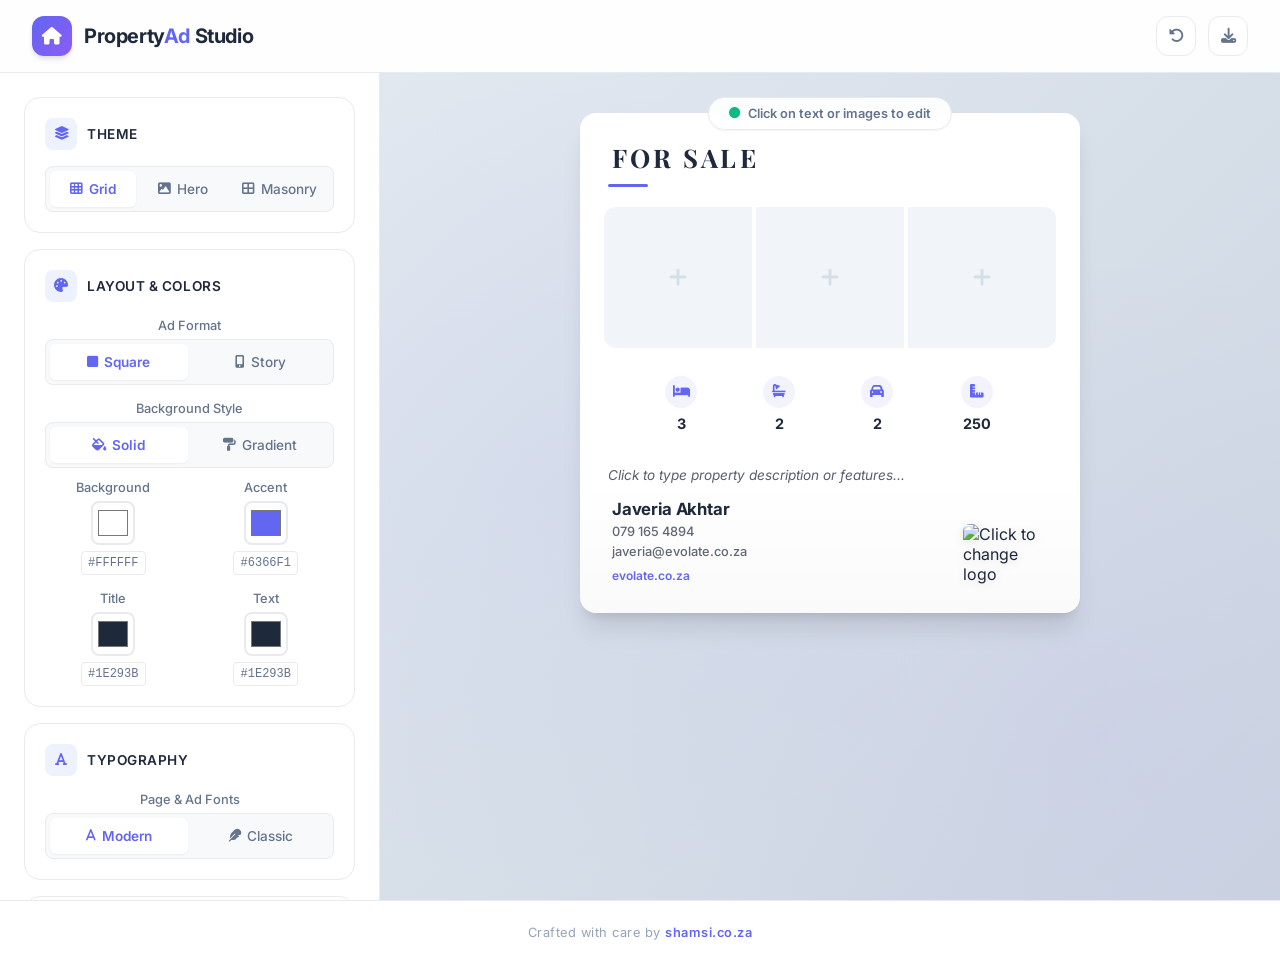
==== commit 43cc1329: "Update ad.html" ====
--- a/ad.html
+++ b/ad.html
@@ -21,9 +21,16 @@
             --radius-sm: 8px; --radius: 12px; --radius-lg: 16px; --radius-xl: 24px;
             --ad-text-color: #1e293b; --ad-title-color: #1e293b;
             --ad-accent-color: #6366f1; --ad-accent-bg: rgba(99, 102, 241, 0.08);
+            
+            /* Typography Variables */
+            --font-primary: 'Inter', -apple-system, BlinkMacSystemFont, sans-serif;
+            --font-display: 'Playfair Display', serif;
         }
         * { box-sizing: border-box; margin: 0; padding: 0; outline: none; -webkit-tap-highlight-color: transparent; }
-        body { font-family: 'Inter', -apple-system, BlinkMacSystemFont, sans-serif; background: linear-gradient(135deg, #f0f2f5 0%, #e2e8f0 100%); color: var(--text-primary); min-height: 100vh; padding: 0; overflow-x: hidden; }
+        body { font-family: var(--font-primary); background: linear-gradient(135deg, #f0f2f5 0%, #e2e8f0 100%); color: var(--text-primary); min-height: 100vh; padding: 0; overflow-x: hidden; }
+        
+        button, select, input, textarea { font-family: var(--font-primary); }
+
         .top-bar { background: var(--bg-panel); border-bottom: 1px solid var(--border-color); padding: 16px 32px; display: flex; align-items: center; justify-content: space-between; position: sticky; top: 0; z-index: 100; backdrop-filter: blur(12px); background: rgba(255,255,255,0.92); }
         .brand { display: flex; align-items: center; gap: 12px; }
         .brand-icon { width: 40px; height: 40px; background: linear-gradient(135deg, var(--accent), #8b5cf6); border-radius: var(--radius); display: flex; align-items: center; justify-content: center; color: white; font-size: 1.1rem; box-shadow: var(--shadow); }
@@ -48,7 +55,19 @@
         select { width: 100%; padding: 10px 14px; border-radius: var(--radius-sm); border: 1.5px solid var(--border-color); background: var(--bg-input); font-family: inherit; font-size: 0.9rem; color: var(--text-primary); transition: all 0.2s; }
         select:focus { border-color: var(--accent); background: var(--bg-panel); box-shadow: 0 0 0 3px rgba(99, 102, 241, 0.1); }
         
-        /* Updated color picker wrapper to layout hex under color box */
+        /* Unified 2x2 Color Grid */
+        .color-grid-2x2 {
+            display: grid;
+            grid-template-columns: 1fr 1fr;
+            gap: 16px;
+            margin-top: 12px;
+        }
+        .color-cell {
+            display: flex;
+            flex-direction: column;
+            justify-content: flex-start;
+        }
+
         .color-picker-wrapper { 
             position: relative; 
             display: flex; 
@@ -90,7 +109,7 @@
 
         /* THEME 1: GRID (3 Columns Vertical Split) */
         .theme-grid .ad-header { padding: 28px 28px 20px 28px; position: relative; z-index: 10; }
-        .theme-grid .status-badge { font-family: 'Playfair Display', serif; font-size: 1.6rem; font-weight: 700; letter-spacing: 0.12em; text-transform: uppercase; color: var(--ad-title-color); line-height: 1.2; display: inline-block; }
+        .theme-grid .status-badge { font-family: var(--font-display); font-size: 1.6rem; font-weight: 700; letter-spacing: 0.12em; text-transform: uppercase; color: var(--ad-title-color); line-height: 1.2; display: inline-block; }
         .theme-grid .status-line { width: 40px; height: 3px; background: var(--ad-accent-color); margin-top: 10px; border-radius: 2px; }
         .theme-grid .ad-images { display: grid; grid-template-columns: 1fr 1fr 1fr; gap: 4px; margin: 0 24px; background: transparent; position: relative; border-radius: var(--radius); overflow: hidden; }
         .format-square.theme-grid .ad-images { height: 210px; }
@@ -110,7 +129,7 @@
 
         /* THEME 2: HERO (1 Landscape Banner, 2 Thumbs Below) */
         .theme-hero .ad-header { padding: 24px 28px 16px 28px; position: relative; z-index: 10; display: flex; align-items: center; gap: 10px; }
-        .theme-hero .status-badge { font-family: 'Playfair Display', serif; font-size: 1.5rem; font-weight: 700; letter-spacing: 0.1em; text-transform: uppercase; color: var(--ad-title-color); line-height: 1.2; display: inline-block; }
+        .theme-hero .status-badge { font-family: var(--font-display); font-size: 1.5rem; font-weight: 700; letter-spacing: 0.1em; text-transform: uppercase; color: var(--ad-title-color); line-height: 1.2; display: inline-block; }
         .theme-hero .status-line { width: 3px; height: 28px; background: var(--ad-accent-color); border-radius: 2px; margin-top: 0; }
         .theme-hero .ad-images { display: flex; flex-direction: column; gap: 4px; margin: 0 24px; position: relative; border-radius: var(--radius); overflow: hidden; }
         
@@ -143,7 +162,7 @@
 
         /* THEME 3: MASONRY */
         .theme-masonry .ad-header { padding: 24px 28px 12px 28px; position: relative; z-index: 10; }
-        .theme-masonry .status-badge { font-family: 'Playfair Display', serif; font-size: 1.5rem; font-weight: 700; letter-spacing: 0.1em; text-transform: uppercase; color: var(--ad-title-color); line-height: 1.2; display: inline-block; }
+        .theme-masonry .status-badge { font-family: var(--font-display); font-size: 1.5rem; font-weight: 700; letter-spacing: 0.1em; text-transform: uppercase; color: var(--ad-title-color); line-height: 1.2; display: inline-block; }
         .theme-masonry .status-line { width: 32px; height: 2px; background: var(--ad-accent-color); margin-top: 6px; border-radius: 1px; }
         .theme-masonry .ad-images { display: grid; grid-template-columns: 1.3fr 1fr; grid-template-rows: 1fr 1fr; gap: 4px; margin: 0 24px; position: relative; border-radius: var(--radius); overflow: hidden; }
         .theme-masonry .ad-image-slot:first-child { grid-row: span 2; height: 100%; }
@@ -155,17 +174,34 @@
         .theme-masonry .feature-icon { width: 24px; height: 24px; background: transparent; border-radius: 0; display: flex; align-items: center; justify-content: center; color: var(--ad-accent-color); font-size: 0.8rem; }
         .theme-masonry .feature-value { font-size: 0.85rem; font-weight: 700; color: var(--ad-text-color); display: inline-block; min-width: 10px; text-align: center; }
         .theme-masonry .custom-caption { padding: 12px 28px 0 28px; font-size: 0.85rem; color: var(--ad-text-color); opacity: 0.75; font-weight: 400; line-height: 1.5; font-style: italic; min-height: 20px; }
-        .theme-masonry .ad-footer { padding: 16px 28px 24px 28px; margin-top: auto; display: flex; justify-content: space-between; align-items: center; background: linear-gradient(to top, rgba(0,0,0,0.03), transparent); border-top: 1px solid rgba(0,0,0,0.06); }
+        
+        /* Masonry theme changes: Removed border-top line from under the caption */
+        .theme-masonry .ad-footer { padding: 16px 28px 24px 28px; margin-top: auto; display: flex; justify-content: space-between; align-items: center; background: linear-gradient(to top, rgba(0,0,0,0.03), transparent); border-top: none; }
+        
         .theme-masonry .footer-left { flex: 1; display: flex; flex-direction: column; gap: 2px; }
         .theme-masonry .footer-right { display: flex; flex-direction: column; align-items: flex-end; }
         .theme-masonry .agent-name { font-size: 1rem; font-weight: 700; color: var(--ad-text-color); letter-spacing: -0.01em; }
         .theme-masonry .agent-contact, .theme-masonry .agent-email { font-size: 0.75rem; color: var(--ad-text-color); opacity: 0.7; font-weight: 500; }
         .theme-masonry .company-website { font-size: 0.7rem; font-weight: 600; color: var(--ad-accent-color); text-align: left; line-height: 1.3; margin-top: 2px; }
 
-        .hero-main, .hero-thumb { cursor: pointer; position: relative; overflow: hidden; display: flex; }
-        .ad-image-slot { background: linear-gradient(135deg, #f1f5f9 0%, #e2e8f0 100%); display: flex; align-items: center; justify-content: center; overflow: hidden; position: relative; transition: all 0.3s; cursor: pointer; }
-        
-        .ad-image-slot.empty::before { 
+        /* Unified CSS properties for all slots to handle background-images natively */
+        .ad-image-slot, .hero-main, .hero-thumb {
+            background-size: cover;
+            background-position: center;
+            background-repeat: no-repeat;
+            background-color: #f1f5f9;
+            cursor: pointer; 
+            position: relative; 
+            overflow: hidden; 
+            display: flex;
+            align-items: center;
+            justify-content: center;
+            transition: all 0.3s;
+        }
+
+        .ad-image-slot:hover { transform: scale(1.02); }
+
+        .ad-image-slot.empty::before, .hero-main.empty::before, .hero-thumb.empty::before { 
             content: ''; 
             width: 24px; 
             height: 24px; 
@@ -173,21 +209,8 @@
             background-size: contain; 
             opacity: 0.7; 
         }
-        
-        .ad-image-slot img, .hero-main img, .hero-thumb img {
-            position: absolute; 
-            top: 0; 
-            left: 0; 
-            width: 100%; 
-            height: 100%; 
-            object-fit: cover; 
-            object-position: center; 
-            transition: transform 0.4s;
-        }
-
-        .ad-image-slot:hover img { transform: scale(1.05); }
-
-        .stamp-overlay { position: absolute; top: 50%; left: 50%; transform: translate(-50%, -50%) rotate(-15deg); border: 3px solid var(--danger); background: rgba(255, 255, 255, 0.85); backdrop-filter: blur(6px); -webkit-backdrop-filter: blur(6px); color: var(--danger); font-size: 1.8rem; font-weight: 800; padding: 10px 28px; text-transform: uppercase; letter-spacing: 0.15em; opacity: 0; pointer-events: none; z-index: 20; border-radius: 6px; box-shadow: 0 4px 20px rgba(239, 68, 68, 0.2); font-family: 'Inter', sans-serif; }
+
+        .stamp-overlay { position: absolute; top: 50%; left: 50%; transform: translate(-50%, -50%) rotate(-15deg); border: 3px solid var(--danger); background: rgba(255, 255, 255, 0.85); backdrop-filter: blur(6px); -webkit-backdrop-filter: blur(6px); color: var(--danger); font-size: 1.8rem; font-weight: 800; padding: 10px 28px; text-transform: uppercase; letter-spacing: 0.15em; opacity: 0; pointer-events: none; z-index: 20; border-radius: 6px; box-shadow: 0 4px 20px rgba(239, 68, 68, 0.2); font-family: var(--font-primary); }
         .stamp-overlay.visible { opacity: 0.95; animation: stampIn 0.4s cubic-bezier(0.34, 1.56, 0.64, 1); }
         @keyframes stampIn { 0% { transform: translate(-50%, -50%) rotate(-15deg) scale(2); opacity: 0; } 100% { transform: translate(-50%, -50%) rotate(-15deg) scale(1); opacity: 0.95; } }
 
@@ -198,8 +221,6 @@
         .page-footer { width: 100%; text-align: center; padding: 1.5rem; font-size: 0.8rem; color: var(--text-muted); letter-spacing: 0.5px; background: var(--bg-panel); border-top: 1px solid var(--border-color); }
         .page-footer a { color: var(--accent); text-decoration: none; font-weight: 600; }
         .page-footer a:hover { text-decoration: underline; }
-        .color-row { display: grid; grid-template-columns: 1fr 1fr; gap: 12px; }
-        .color-row-triple { display: grid; grid-template-columns: 1fr 1fr 1fr; gap: 10px; }
         .toast { position: fixed; bottom: 24px; right: 24px; background: var(--text-primary); color: white; padding: 12px 20px; border-radius: var(--radius); font-size: 0.9rem; font-weight: 500; box-shadow: var(--shadow-xl); z-index: 1000; transform: translateY(100px); opacity: 0; transition: all 0.3s cubic-bezier(0.4, 0, 0.2, 1); display: flex; align-items: center; gap: 10px; }
         .toast.show { transform: translateY(0); opacity: 1; }
         .toast i { color: var(--success); }
@@ -220,6 +241,19 @@
             .format-vertical { transform: scale(0.62); transform-origin: top center; }
         }
         button, select, .section-card { transition: all 0.2s ease; }
+/* Center labels and inputs for Background, Text, Title, and Accent */
+#solidColorPicker, 
+.color-row > div, 
+.color-row-triple > div {
+    display: flex;
+    flex-direction: column;
+    align-items: center;
+}
+
+/* Ensure labels are centered */
+.control-label {
+    text-align: center;
+}
     </style>
 <base target="_blank">
 </head>
@@ -268,58 +302,81 @@
                 <label class="control-label">Background Style</label>
                 <div class="toggle-group" style="margin-bottom: 12px;">
                     <button class="toggle-btn active" onclick="setBgMode('solid', this)"><i class="fas fa-fill-drip"></i> Solid</button>
-                    <button class="toggle-btn" onclick="setBgMode('gradient', this)"><i class="fas fa-gradient"></i> Gradient</button>
-                </div>
-                <div id="solidColorPicker">
-                    <label class="control-label">Background Color</label>
-                    <div class="color-picker-wrapper">
-                        <input type="color" id="bgColorPicker" value="#ffffff" oninput="updateTheme()">
-                        <input type="text" class="color-value-input" id="bgColorValue" value="#FFFFFF" maxlength="7" oninput="syncHexColor('bgColorPicker', this.value)">
-                    </div>
-                </div>
-                <div id="gradientColorPickers" class="hidden">
-                    <div class="color-row">
-                        <div>
-                            <label class="control-label">From</label>
+                    <button class="toggle-btn" onclick="setBgMode('gradient', this)"><i class="fa-solid fa-paint-roller"></i> Gradient</button>
+                </div>
+                
+                <!-- Unified 2x2 Grid: Background + Accent (Top), Title + Text (Bottom) -->
+                <div class="color-grid-2x2">
+                    <!-- Row 1, Col 1: Background Controls -->
+                    <div class="color-cell">
+                        <div id="solidColorPicker">
+                            <label class="control-label">Background</label>
                             <div class="color-picker-wrapper">
-                                <input type="color" id="gradColor1" value="#667eea" oninput="updateTheme()">
-                                <input type="text" class="color-value-input" id="grad1Value" value="#667EEA" maxlength="7" oninput="syncHexColor('gradColor1', this.value)">
+                                <input type="color" id="bgColorPicker" value="#ffffff" oninput="updateTheme()">
+                                <input type="text" class="color-value-input" id="bgColorValue" value="#FFFFFF" maxlength="7" oninput="syncHexColor('bgColorPicker', this.value)">
                             </div>
                         </div>
-                        <div>
-                            <label class="control-label">To</label>
-                            <div class="color-picker-wrapper">
-                                <input type="color" id="gradColor2" value="#764ba2" oninput="updateTheme()">
-                                <input type="text" class="color-value-input" id="grad2Value" value="#764BA2" maxlength="7" oninput="syncHexColor('gradColor2', this.value)">
+                        <div id="gradientColorPickers" class="hidden">
+                            <div style="display: flex; gap: 8px;">
+                                <div style="flex: 1;">
+                                    <label class="control-label">BG From</label>
+                                    <div class="color-picker-wrapper">
+                                        <input type="color" id="gradColor1" value="#667eea" oninput="updateTheme()">
+                                        <input type="text" class="color-value-input" id="grad1Value" value="#667EEA" maxlength="7" oninput="syncHexColor('gradColor1', this.value)">
+                                    </div>
+                                </div>
+                                <div style="flex: 1;">
+                                    <label class="control-label">BG To</label>
+                                    <div class="color-picker-wrapper">
+                                        <input type="color" id="gradColor2" value="#764ba2" oninput="updateTheme()">
+                                        <input type="text" class="color-value-input" id="grad2Value" value="#764BA2" maxlength="7" oninput="syncHexColor('gradColor2', this.value)">
+                                    </div>
+                                </div>
                             </div>
                         </div>
                     </div>
-                </div>
-            </div>
-
-            <div class="control-group">
-                <div class="color-row-triple">
-                    <div>
+
+                    <!-- Row 1, Col 2: Accent -->
+                    <div class="color-cell">
+                        <label class="control-label">Accent</label>
+                        <div class="color-picker-wrapper">
+                            <input type="color" id="accentColorPicker" value="#6366f1" oninput="updateTheme()">
+                            <input type="text" class="color-value-input" id="accentColorValue" value="#6366F1" maxlength="7" oninput="syncHexColor('accentColorPicker', this.value)">
+                        </div>
+                    </div>
+
+                    <!-- Row 2, Col 1: Title -->
+                    <div class="color-cell">
+                        <label class="control-label">Title</label>
+                        <div class="color-picker-wrapper">
+                            <input type="color" id="titleColorPicker" value="#1e293b" oninput="updateTheme()">
+                            <input type="text" class="color-value-input" id="titleColorValue" value="#1E293B" maxlength="7" oninput="syncHexColor('titleColorPicker', this.value)">
+                        </div>
+                    </div>
+
+                    <!-- Row 2, Col 2: Text -->
+                    <div class="color-cell">
                         <label class="control-label">Text</label>
                         <div class="color-picker-wrapper">
                             <input type="color" id="textColorPicker" value="#1e293b" oninput="updateTheme()">
                             <input type="text" class="color-value-input" id="textColorValue" value="#1E293B" maxlength="7" oninput="syncHexColor('textColorPicker', this.value)">
                         </div>
                     </div>
-                    <div>
-                        <label class="control-label">Title</label>
-                        <div class="color-picker-wrapper">
-                            <input type="color" id="titleColorPicker" value="#1e293b" oninput="updateTheme()">
-                            <input type="text" class="color-value-input" id="titleColorValue" value="#1E293B" maxlength="7" oninput="syncHexColor('titleColorPicker', this.value)">
-                        </div>
-                    </div>
-                    <div>
-                        <label class="control-label">Accent</label>
-                        <div class="color-picker-wrapper">
-                            <input type="color" id="accentColorPicker" value="#6366f1" oninput="updateTheme()">
-                            <input type="text" class="color-value-input" id="accentColorValue" value="#6366F1" maxlength="7" oninput="syncHexColor('accentColorPicker', this.value)">
-                        </div>
-                    </div>
+                </div>
+            </div>
+        </div>
+
+        <!-- Brand New Typography Section -->
+        <div class="section-card">
+            <div class="section-header">
+                <div class="section-icon"><i class="fas fa-font"></i></div>
+                <div class="section-title">Typography</div>
+            </div>
+            <div class="control-group">
+                <label class="control-label">Page & Ad Fonts</label>
+                <div class="toggle-group">
+                    <button class="toggle-btn active" onclick="setPageFont('modern', this)"><i class="fa-solid fa-a"></i> Modern</button>
+                    <button class="toggle-btn" onclick="setPageFont('classic', this)"><i class="fas fa-feather"></i> Classic</button>
                 </div>
             </div>
         </div>
@@ -467,6 +524,24 @@
         }, 200);
     }
 
+    function getSlotHtml(index, imgSrc) {
+        const style = imgSrc ? ' style="background-image: url(\'' + imgSrc + '\'); background-size: cover; background-position: center; background-repeat: no-repeat;"' : '';
+        const emptyClass = imgSrc ? '' : 'empty';
+        return '<div class="ad-image-slot ' + emptyClass + '" id="preview' + index + '" onclick="document.getElementById(\'img' + index + '\').click()"' + style + '></div>';
+    }
+
+    function getHeroMainHtml(imgSrc) {
+        const style = imgSrc ? ' style="background-image: url(\'' + imgSrc + '\'); background-size: cover; background-position: center; background-repeat: no-repeat;"' : '';
+        const emptyClass = imgSrc ? '' : 'empty';
+        return '<div class="hero-main ' + emptyClass + '" id="preview1" onclick="document.getElementById(\'img1\').click()"' + style + '></div>';
+    }
+
+    function getHeroThumbHtml(index, imgSrc) {
+        const style = imgSrc ? ' style="background-image: url(\'' + imgSrc + '\'); background-size: cover; background-position: center; background-repeat: no-repeat;"' : '';
+        const emptyClass = imgSrc ? '' : 'empty';
+        return '<div class="hero-thumb ' + emptyClass + '" id="preview' + index + '" onclick="document.getElementById(\'img' + index + '\').click()"' + style + '></div>';
+    }
+
     function rebuildCanvasStructure(theme) {
         const canvas = document.getElementById('ad-canvas');
         const status = document.getElementById('statusDisplay').innerHTML;
@@ -488,8 +563,17 @@
         const imgSrcs = [];
         for (let i = 1; i <= 3; i++) {
             const slot = document.getElementById('preview' + i);
-            const img = slot ? slot.querySelector('img') : null;
-            imgSrcs.push(img ? img.src : null);
+            let imgSrc = null;
+            if (slot) {
+                const bg = slot.style.backgroundImage;
+                if (bg && bg.startsWith('url(')) {
+                    imgSrc = bg.replace(/^url\(['"]?/, '').replace(/['"]?\)$/, '');
+                } else {
+                    const img = slot.querySelector('img');
+                    if (img) imgSrc = img.src;
+                }
+            }
+            imgSrcs.push(imgSrc);
         }
 
         let html = '';
@@ -497,9 +581,9 @@
         if (theme === 'grid') {
             html = '<div class="ad-header"><div class="status-badge" id="statusDisplay" contenteditable="true">' + status + '</div><div class="status-line"></div></div>' +
                 '<div class="ad-images">' +
-                '<div class="ad-image-slot ' + (imgSrcs[0] ? '' : 'empty') + '" id="preview1" onclick="document.getElementById(\'img1\').click()">' + (imgSrcs[0] ? '<img src="' + imgSrcs[0] + '">' : '') + '</div>' +
-                '<div class="ad-image-slot ' + (imgSrcs[1] ? '' : 'empty') + '" id="preview2" onclick="document.getElementById(\'img2\').click()">' + (imgSrcs[1] ? '<img src="' + imgSrcs[1] + '">' : '') + '</div>' +
-                '<div class="ad-image-slot ' + (imgSrcs[2] ? '' : 'empty') + '" id="preview3" onclick="document.getElementById(\'img3\').click()">' + (imgSrcs[2] ? '<img src="' + imgSrcs[2] + '">' : '') + '</div>' +
+                getSlotHtml(1, imgSrcs[0]) +
+                getSlotHtml(2, imgSrcs[1]) +
+                getSlotHtml(3, imgSrcs[2]) +
                 '<div class="stamp-overlay ' + (stampVisible ? 'visible' : '') + '" id="stampOverlay" contenteditable="true">' + stampText + '</div></div>' +
                 '<div class="property-features">' +
                 '<div class="feature-item"><div class="feature-icon"><i class="fas fa-bed"></i></div><span class="feature-value" id="bedsValue" contenteditable="true">' + beds + '</span></div>' +
@@ -516,10 +600,10 @@
         } else if (theme === 'hero') {
             html = '<div class="ad-header"><div class="status-line"></div><div class="status-badge" id="statusDisplay" contenteditable="true">' + status + '</div></div>' +
                 '<div class="ad-images">' +
-                '<div class="hero-main" id="preview1" onclick="document.getElementById(\'img1\').click()">' + (imgSrcs[0] ? '<img src="' + imgSrcs[0] + '">' : '') + '</div>' +
+                getHeroMainHtml(imgSrcs[0]) +
                 '<div class="hero-thumbs">' +
-                '<div class="hero-thumb" id="preview2" onclick="document.getElementById(\'img2\').click()">' + (imgSrcs[1] ? '<img src="' + imgSrcs[1] + '">' : '') + '</div>' +
-                '<div class="hero-thumb" id="preview3" onclick="document.getElementById(\'img3\').click()">' + (imgSrcs[2] ? '<img src="' + imgSrcs[2] + '">' : '') + '</div></div>' +
+                getHeroThumbHtml(2, imgSrcs[1]) +
+                getHeroThumbHtml(3, imgSrcs[2]) + '</div>' +
                 '<div class="stamp-overlay ' + (stampVisible ? 'visible' : '') + '" id="stampOverlay" contenteditable="true">' + stampText + '</div></div>' +
                 '<div class="property-features">' +
                 '<div class="feature-item"><div class="feature-icon"><i class="fas fa-bed"></i></div><span class="feature-value" id="bedsValue" contenteditable="true">' + beds + '</span></div>' +
@@ -536,9 +620,9 @@
         } else if (theme === 'masonry') {
             html = '<div class="ad-header"><div class="status-badge" id="statusDisplay" contenteditable="true">' + status + '</div><div class="status-line"></div></div>' +
                 '<div class="ad-images">' +
-                '<div class="ad-image-slot ' + (imgSrcs[0] ? '' : 'empty') + '" id="preview1" onclick="document.getElementById(\'img1\').click()">' + (imgSrcs[0] ? '<img src="' + imgSrcs[0] + '">' : '') + '</div>' +
-                '<div class="ad-image-slot ' + (imgSrcs[1] ? '' : 'empty') + '" id="preview2" onclick="document.getElementById(\'img2\').click()">' + (imgSrcs[1] ? '<img src="' + imgSrcs[1] + '">' : '') + '</div>' +
-                '<div class="ad-image-slot ' + (imgSrcs[2] ? '' : 'empty') + '" id="preview3" onclick="document.getElementById(\'img3\').click()">' + (imgSrcs[2] ? '<img src="' + imgSrcs[2] + '">' : '') + '</div>' +
+                getSlotHtml(1, imgSrcs[0]) +
+                getSlotHtml(2, imgSrcs[1]) +
+                getSlotHtml(3, imgSrcs[2]) +
                 '<div class="stamp-overlay ' + (stampVisible ? 'visible' : '') + '" id="stampOverlay" contenteditable="true">' + stampText + '</div></div>' +
                 '<div class="property-features">' +
                 '<div class="feature-item"><div class="feature-icon"><i class="fas fa-bed"></i></div><span class="feature-value" id="bedsValue" contenteditable="true">' + beds + '</span></div>' +
@@ -555,6 +639,25 @@
         }
 
         canvas.innerHTML = html;
+    }
+
+    function setPageFont(style, btn) {
+        const root = document.documentElement;
+        const btns = btn.parentElement.querySelectorAll('.toggle-btn');
+        btns.forEach(b => b.classList.remove('active'));
+        btn.classList.add('active');
+        
+        if (style === 'classic') {
+            root.style.setProperty('--font-primary', 'Georgia, Cambria, "Times New Roman", serif');
+            root.style.setProperty('--font-display', '"Playfair Display", Georgia, serif');
+            document.body.classList.add('font-classic');
+            document.body.classList.remove('font-modern');
+        } else {
+            root.style.setProperty('--font-primary', "'Inter', -apple-system, BlinkMacSystemFont, sans-serif");
+            root.style.setProperty('--font-display', "'Inter', sans-serif");
+            document.body.classList.add('font-modern');
+            document.body.classList.remove('font-classic');
+        }
     }
 
     function setBgMode(mode, btn) {
@@ -638,7 +741,10 @@
         if (input.files && input.files[0]) {
             const reader = new FileReader();
             reader.onload = function(e) {
-                preview.innerHTML = '<img src="' + e.target.result + '" alt="Property">';
+                preview.style.backgroundImage = 'url(' + e.target.result + ')';
+                preview.style.backgroundSize = 'cover';
+                preview.style.backgroundPosition = 'center';
+                preview.style.backgroundRepeat = 'no-repeat';
                 preview.classList.remove('empty');
             }
             reader.readAsDataURL(input.files[0]);
@@ -686,10 +792,19 @@
         clone.style.position = 'absolute';
         clone.style.left = '-9999px';
         clone.style.top = '0';
+        clone.style.width = originalCanvas.offsetWidth + 'px';
+        clone.style.height = originalCanvas.offsetHeight + 'px';
         document.body.appendChild(clone);
         
         setTimeout(() => {
-            html2canvas(clone, { scale: 3, backgroundColor: null, useCORS: true, allowTaint: true }).then(function(renderedCanvas) {
+            html2canvas(clone, { 
+                scale: 3, 
+                backgroundColor: null, 
+                useCORS: true, 
+                allowTaint: true,
+                width: originalCanvas.offsetWidth,
+                height: originalCanvas.offsetHeight
+            }).then(function(renderedCanvas) {
                 const link = document.createElement('a');
                 link.download = 'property-ad-' + Date.now() + '.png';
                 link.href = renderedCanvas.toDataURL('image/png');
@@ -716,7 +831,11 @@
 
         ['preview1','preview2','preview3'].forEach((id) => {
             const el = document.getElementById(id);
-            if (el) { el.innerHTML = ''; el.classList.add('empty'); }
+            if (el) { 
+                el.innerHTML = ''; 
+                el.style.backgroundImage = '';
+                el.classList.add('empty'); 
+            }
         });
 
         document.getElementById('img1').value = '';
@@ -724,9 +843,18 @@
         document.getElementById('img3').value = '';
         document.getElementById('logoUpload').value = '';
 
-        setFormat('square', document.querySelector('.toggle-btn'));
-        setBgMode('solid', document.querySelectorAll('.toggle-btn')[2]);
-        setTheme('grid', document.querySelectorAll('.toggle-btn')[4]);
+        const modernThemeBtn = document.querySelector('button[onclick*="setTheme(\'grid\'"]');
+        if (modernThemeBtn) setTheme('grid', modernThemeBtn);
+
+        const squareFormatBtn = document.querySelector('button[onclick*="setFormat(\'square\'"]');
+        if (squareFormatBtn) setFormat('square', squareFormatBtn);
+
+        const solidBgBtn = document.querySelector('button[onclick*="setBgMode(\'solid\'"]');
+        if (solidBgBtn) setBgMode('solid', solidBgBtn);
+
+        const modernFontBtn = document.querySelector('button[onclick*="setPageFont(\'modern\'"]');
+        if (modernFontBtn) setPageFont('modern', modernFontBtn);
+
         updateStamp();
         updateTheme();
 
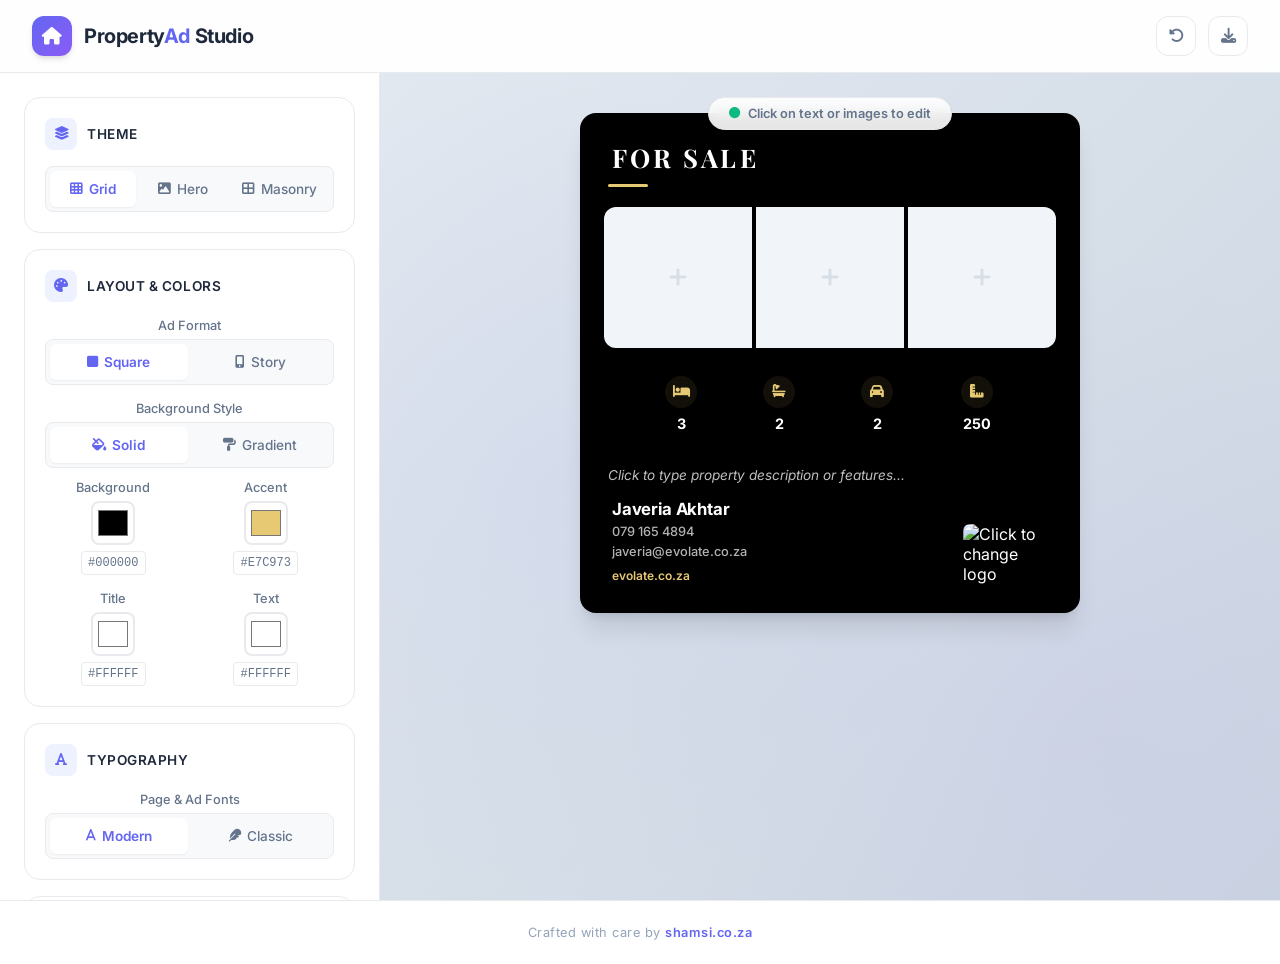
==== commit 636ba1d2: "Update ad.html" ====
--- a/ad.html
+++ b/ad.html
@@ -312,8 +312,8 @@
                         <div id="solidColorPicker">
                             <label class="control-label">Background</label>
                             <div class="color-picker-wrapper">
-                                <input type="color" id="bgColorPicker" value="#ffffff" oninput="updateTheme()">
-                                <input type="text" class="color-value-input" id="bgColorValue" value="#FFFFFF" maxlength="7" oninput="syncHexColor('bgColorPicker', this.value)">
+                                <input type="color" id="bgColorPicker" value="#000000" oninput="updateTheme()">
+                                <input type="text" class="color-value-input" id="bgColorValue" value="#000000" maxlength="7" oninput="syncHexColor('bgColorPicker', this.value)">
                             </div>
                         </div>
                         <div id="gradientColorPickers" class="hidden">
@@ -321,15 +321,15 @@
                                 <div style="flex: 1;">
                                     <label class="control-label">BG From</label>
                                     <div class="color-picker-wrapper">
-                                        <input type="color" id="gradColor1" value="#667eea" oninput="updateTheme()">
-                                        <input type="text" class="color-value-input" id="grad1Value" value="#667EEA" maxlength="7" oninput="syncHexColor('gradColor1', this.value)">
+                                        <input type="color" id="gradColor1" value="#E7C973" oninput="updateTheme()">
+                                        <input type="text" class="color-value-input" id="grad1Value" value="#E7C973" maxlength="7" oninput="syncHexColor('gradColor1', this.value)">
                                     </div>
                                 </div>
                                 <div style="flex: 1;">
                                     <label class="control-label">BG To</label>
                                     <div class="color-picker-wrapper">
-                                        <input type="color" id="gradColor2" value="#764ba2" oninput="updateTheme()">
-                                        <input type="text" class="color-value-input" id="grad2Value" value="#764BA2" maxlength="7" oninput="syncHexColor('gradColor2', this.value)">
+                                        <input type="color" id="gradColor2" value="#000000" oninput="updateTheme()">
+                                        <input type="text" class="color-value-input" id="grad2Value" value="#000000" maxlength="7" oninput="syncHexColor('gradColor2', this.value)">
                                     </div>
                                 </div>
                             </div>
@@ -340,8 +340,8 @@
                     <div class="color-cell">
                         <label class="control-label">Accent</label>
                         <div class="color-picker-wrapper">
-                            <input type="color" id="accentColorPicker" value="#6366f1" oninput="updateTheme()">
-                            <input type="text" class="color-value-input" id="accentColorValue" value="#6366F1" maxlength="7" oninput="syncHexColor('accentColorPicker', this.value)">
+                            <input type="color" id="accentColorPicker" value="#E7C973" oninput="updateTheme()">
+                            <input type="text" class="color-value-input" id="accentColorValue" value="#E7C973" maxlength="7" oninput="syncHexColor('accentColorPicker', this.value)">
                         </div>
                     </div>
 
@@ -349,8 +349,8 @@
                     <div class="color-cell">
                         <label class="control-label">Title</label>
                         <div class="color-picker-wrapper">
-                            <input type="color" id="titleColorPicker" value="#1e293b" oninput="updateTheme()">
-                            <input type="text" class="color-value-input" id="titleColorValue" value="#1E293B" maxlength="7" oninput="syncHexColor('titleColorPicker', this.value)">
+                            <input type="color" id="titleColorPicker" value="#ffffff" oninput="updateTheme()">
+                            <input type="text" class="color-value-input" id="titleColorValue" value="#ffffff" maxlength="7" oninput="syncHexColor('titleColorPicker', this.value)">
                         </div>
                     </div>
 
@@ -358,8 +358,8 @@
                     <div class="color-cell">
                         <label class="control-label">Text</label>
                         <div class="color-picker-wrapper">
-                            <input type="color" id="textColorPicker" value="#1e293b" oninput="updateTheme()">
-                            <input type="text" class="color-value-input" id="textColorValue" value="#1E293B" maxlength="7" oninput="syncHexColor('textColorPicker', this.value)">
+                            <input type="color" id="textColorPicker" value="#ffffff" oninput="updateTheme()">
+                            <input type="text" class="color-value-input" id="textColorValue" value="#ffffff" maxlength="7" oninput="syncHexColor('textColorPicker', this.value)">
                         </div>
                     </div>
                 </div>
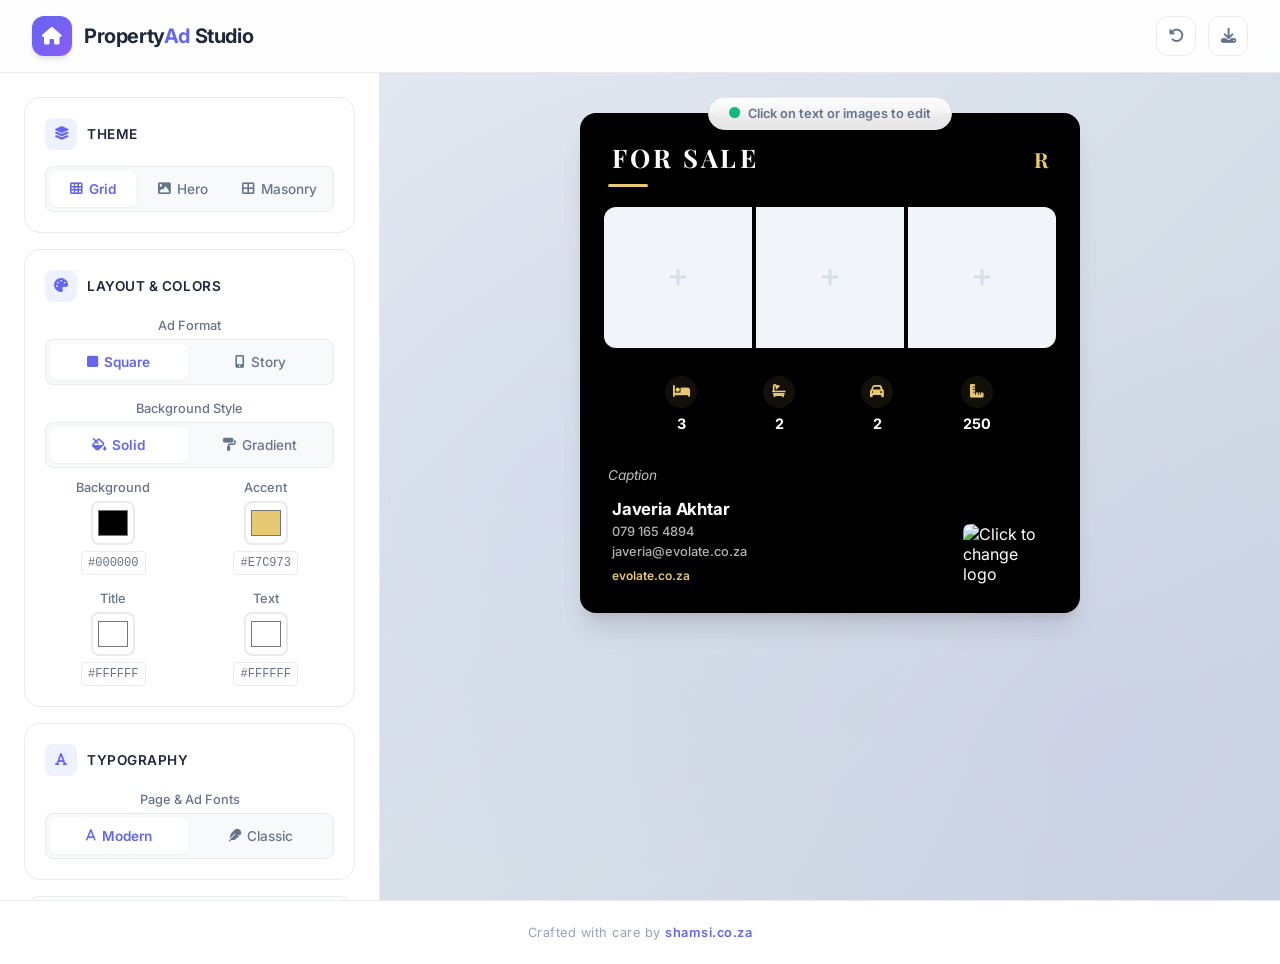
==== commit 259490c0: "Update ad.html" ====
--- a/ad.html
+++ b/ad.html
@@ -152,7 +152,6 @@
         .theme-hero .feature-value { font-size: 0.85rem; font-weight: 700; color: var(--ad-text-color); display: inline-block; min-width: 10px; text-align: center; }
         .theme-hero .custom-caption { padding: 12px 28px 0 28px; font-size: 0.85rem; color: var(--ad-text-color); opacity: 0.75; font-weight: 400; line-height: 1.5; font-style: italic; min-height: 20px; }
         
-        /* Updated compact horizontal footer layout matching other themes */
         .theme-hero .ad-footer { padding: 20px 28px 28px 28px; margin-top: auto; display: flex; justify-content: space-between; align-items: flex-end; background: linear-gradient(to top, rgba(0,0,0,0.02), transparent); }
         .theme-hero .footer-left { flex: 1; display: flex; flex-direction: column; gap: 3px; }
         .theme-hero .footer-right { display: flex; flex-direction: column; align-items: flex-end; justify-content: center; }
@@ -175,7 +174,6 @@
         .theme-masonry .feature-value { font-size: 0.85rem; font-weight: 700; color: var(--ad-text-color); display: inline-block; min-width: 10px; text-align: center; }
         .theme-masonry .custom-caption { padding: 12px 28px 0 28px; font-size: 0.85rem; color: var(--ad-text-color); opacity: 0.75; font-weight: 400; line-height: 1.5; font-style: italic; min-height: 20px; }
         
-        /* Masonry theme changes: Removed border-top line from under the caption */
         .theme-masonry .ad-footer { padding: 16px 28px 24px 28px; margin-top: auto; display: flex; justify-content: space-between; align-items: center; background: linear-gradient(to top, rgba(0,0,0,0.03), transparent); border-top: none; }
         
         .theme-masonry .footer-left { flex: 1; display: flex; flex-direction: column; gap: 2px; }
@@ -224,6 +222,27 @@
         .toast { position: fixed; bottom: 24px; right: 24px; background: var(--text-primary); color: white; padding: 12px 20px; border-radius: var(--radius); font-size: 0.9rem; font-weight: 500; box-shadow: var(--shadow-xl); z-index: 1000; transform: translateY(100px); opacity: 0; transition: all 0.3s cubic-bezier(0.4, 0, 0.2, 1); display: flex; align-items: center; gap: 10px; }
         .toast.show { transform: translateY(0); opacity: 1; }
         .toast i { color: var(--success); }
+
+        /* Header Title Group & Price Badge */
+                   .header-title-group {
+            display: flex;
+            align-items: baseline;
+            justify-content: space-between; /* Pushes title left and price right */
+            flex-wrap: wrap;
+            flex: 1; /* Ensures it stretches fully in the Hero theme */
+            width: 100%; /* Ensures it stretches fully in Grid/Masonry themes */
+        }
+        .price-badge {
+            font-family: var(--font-display);
+            font-size: 1.3rem;
+            font-weight: 700;
+            color: var(--ad-accent-color);
+            line-height: 1.2;
+            letter-spacing: -0.01em;
+        }
+        .theme-hero .price-badge, .theme-masonry .price-badge {
+            font-size: 1.25rem;
+        }
 
         @media (max-width: 1024px) { .app-container { grid-template-columns: 340px 1fr; } }
         @media (max-width: 900px) {
@@ -410,7 +429,10 @@
 
         <div id="ad-canvas" class="format-square theme-grid">
             <div class="ad-header">
-                <div class="status-badge" id="statusDisplay" contenteditable="true">FOR SALE</div>
+                <div class="header-title-group">
+                    <div class="status-badge" id="statusDisplay" contenteditable="true">FOR SALE</div>
+                    <div class="price-badge" id="priceDisplay" contenteditable="true">R </div>
+                </div>
                 <div class="status-line"></div>
             </div>
 
@@ -440,7 +462,7 @@
                 </div>
             </div>
 
-            <div class="custom-caption" id="captionDisplay" contenteditable="true" placeholder="Click here to type property description...">Click to type property description or features...</div>
+            <div class="custom-caption" id="captionDisplay" contenteditable="true" placeholder="Click here to type property description...">Caption</div>
 
             <div class="ad-footer">
                 <div class="footer-left">
@@ -545,6 +567,7 @@
     function rebuildCanvasStructure(theme) {
         const canvas = document.getElementById('ad-canvas');
         const status = document.getElementById('statusDisplay').innerHTML;
+        const price = document.getElementById('priceDisplay') ? document.getElementById('priceDisplay').innerHTML : 'R ';
         const caption = document.getElementById('captionDisplay').innerHTML;
         const stampText = document.getElementById('stampOverlay').innerHTML;
         const stampVisible = document.getElementById('stampOverlay').classList.contains('visible');
@@ -577,9 +600,10 @@
         }
 
         let html = '';
+        const titleGroup = '<div class="header-title-group"><div class="status-badge" id="statusDisplay" contenteditable="true">' + status + '</div><div class="price-badge" id="priceDisplay" contenteditable="true">' + price + '</div></div>';
 
         if (theme === 'grid') {
-            html = '<div class="ad-header"><div class="status-badge" id="statusDisplay" contenteditable="true">' + status + '</div><div class="status-line"></div></div>' +
+            html = '<div class="ad-header">' + titleGroup + '<div class="status-line"></div></div>' +
                 '<div class="ad-images">' +
                 getSlotHtml(1, imgSrcs[0]) +
                 getSlotHtml(2, imgSrcs[1]) +
@@ -598,7 +622,7 @@
                 '<div class="company-website" id="companyWebsiteDisplay" contenteditable="true">' + companyWebsite + '</div></div>' +
                 '<div class="footer-right"><img id="canvasLogo" class="company-logo" src="' + logoSrc + '" onclick="document.getElementById(\'logoUpload\').click()" title="Click to change logo"></div></div>';
         } else if (theme === 'hero') {
-            html = '<div class="ad-header"><div class="status-line"></div><div class="status-badge" id="statusDisplay" contenteditable="true">' + status + '</div></div>' +
+            html = '<div class="ad-header"><div class="status-line"></div>' + titleGroup + '</div>' +
                 '<div class="ad-images">' +
                 getHeroMainHtml(imgSrcs[0]) +
                 '<div class="hero-thumbs">' +
@@ -618,7 +642,7 @@
                 '<div class="company-website" id="companyWebsiteDisplay" contenteditable="true">' + companyWebsite + '</div></div>' +
                 '<div class="footer-right"><img id="canvasLogo" class="company-logo" src="' + logoSrc + '" onclick="document.getElementById(\'logoUpload\').click()" title="Click to change logo"></div></div>';
         } else if (theme === 'masonry') {
-            html = '<div class="ad-header"><div class="status-badge" id="statusDisplay" contenteditable="true">' + status + '</div><div class="status-line"></div></div>' +
+            html = '<div class="ad-header">' + titleGroup + '<div class="status-line"></div></div>' +
                 '<div class="ad-images">' +
                 getSlotHtml(1, imgSrcs[0]) +
                 getSlotHtml(2, imgSrcs[1]) +
@@ -859,6 +883,8 @@
         updateTheme();
 
         document.getElementById('statusDisplay').innerText = 'FOR SALE';
+        const priceDisplay = document.getElementById('priceDisplay');
+        if (priceDisplay) priceDisplay.innerText = 'R ';
         document.getElementById('bedsValue').innerText = '3';
         document.getElementById('bathsValue').innerText = '2';
         document.getElementById('parkingValue').innerText = '2';
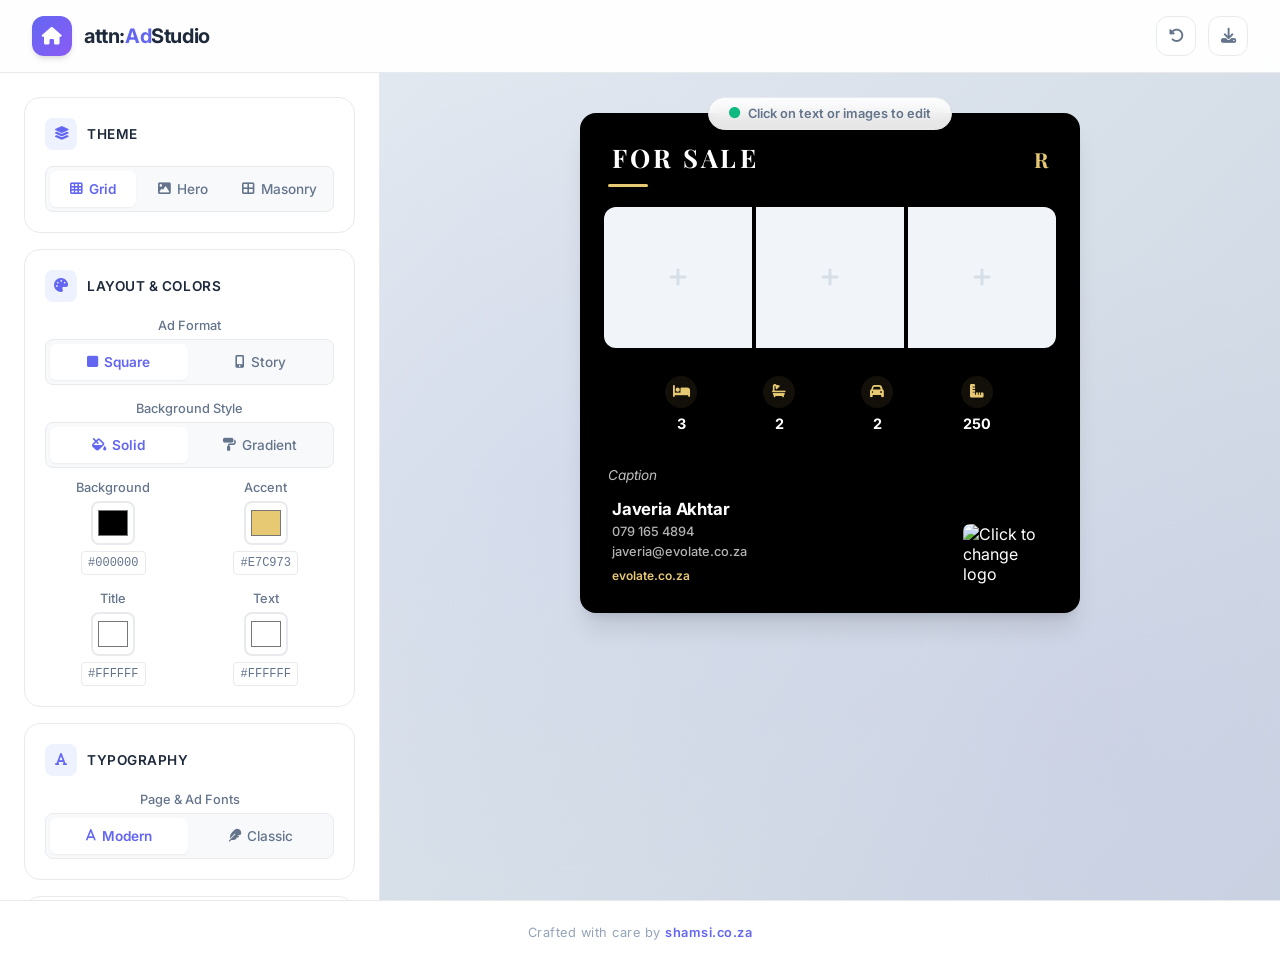
==== commit 2e02928b: "Update ad.html" ====
--- a/ad.html
+++ b/ad.html
@@ -3,7 +3,7 @@
 <head>
     <meta charset="UTF-8">
     <meta name="viewport" content="width=device-width, initial-scale=1.0">
-    <title>Property Ad Generator — Shamsi.co.za</title>
+    <title>attn:AdStudio — Shamsi.co.za</title>
     <script src="https://cdnjs.cloudflare.com/ajax/libs/html2canvas/1.4.1/html2canvas.min.js"></script>
     <link rel="stylesheet" href="https://cdnjs.cloudflare.com/ajax/libs/font-awesome/6.4.0/css/all.min.css">
     <link href="https://fonts.googleapis.com/css2?family=Inter:wght@300;400;500;600;700;800&family=Playfair+Display:wght@600;700;800&display=swap" rel="stylesheet">
@@ -224,7 +224,7 @@
         .toast i { color: var(--success); }
 
         /* Header Title Group & Price Badge */
-                   .header-title-group {
+        .header-title-group {
             display: flex;
             align-items: baseline;
             justify-content: space-between; /* Pushes title left and price right */
@@ -260,19 +260,19 @@
             .format-vertical { transform: scale(0.62); transform-origin: top center; }
         }
         button, select, .section-card { transition: all 0.2s ease; }
-/* Center labels and inputs for Background, Text, Title, and Accent */
-#solidColorPicker, 
-.color-row > div, 
-.color-row-triple > div {
-    display: flex;
-    flex-direction: column;
-    align-items: center;
-}
-
-/* Ensure labels are centered */
-.control-label {
-    text-align: center;
-}
+        /* Center labels and inputs for Background, Text, Title, and Accent */
+        #solidColorPicker, 
+        .color-row > div, 
+        .color-row-triple > div {
+            display: flex;
+            flex-direction: column;
+            align-items: center;
+        }
+
+        /* Ensure labels are centered */
+        .control-label {
+            text-align: center;
+        }
     </style>
 <base target="_blank">
 </head>
@@ -280,7 +280,7 @@
 <div class="top-bar">
     <div class="brand">
         <div class="brand-icon"><i class="fas fa-home"></i></div>
-        <div class="brand-text">Property<span>Ad</span> Studio</div>
+        <div class="brand-text">attn:<span>Ad</span>Studio</div>
     </div>
     <div class="top-actions">
         <button class="btn-icon" onclick="resetAll()" title="Reset All"><i class="fas fa-rotate-left"></i></button>
@@ -336,7 +336,7 @@
                             </div>
                         </div>
                         <div id="gradientColorPickers" class="hidden">
-                            <div style="display: flex; gap: 8px;">
+                            <div style="display: flex; gap: 8px; margin-bottom: 12px;">
                                 <div style="flex: 1;">
                                     <label class="control-label">BG From</label>
                                     <div class="color-picker-wrapper">
@@ -352,6 +352,15 @@
                                     </div>
                                 </div>
                             </div>
+                            <div class="control-group" style="margin-bottom: 0;">
+                                <label class="control-label">Gradient Angle</label>
+                                <div class="toggle-group">
+                                    <button class="toggle-btn" onclick="setGradAngle(45, this)">45°</button>
+                                    <button class="toggle-btn" onclick="setGradAngle(90, this)">90°</button>
+                                    <button class="toggle-btn active" onclick="setGradAngle(135, this)">135°</button>
+                                    <button class="toggle-btn" onclick="setGradAngle(180, this)">180°</button>
+                                </div>
+                            </div>
                         </div>
                     </div>
 
@@ -494,10 +503,11 @@
     <span id="toastMessage">Ad exported successfully!</span>
 </div>
 
-<script>
+<script data-cfasync="false" src="/cdn-cgi/scripts/5c5dd728/cloudflare-static/email-decode.min.js"></script><script>
     let currentFormat = 'square';
     let bgMode = 'solid';
     let currentTheme = 'grid';
+    let gradAngle = 135;
     const DEFAULT_CAPTION = "Click to type property description or features...";
 
     function syncHexColor(pickerId, hexCode) {
@@ -672,8 +682,8 @@
         btn.classList.add('active');
         
         if (style === 'classic') {
-            root.style.setProperty('--font-primary', 'Georgia, Cambria, "Times New Roman", serif');
-            root.style.setProperty('--font-display', '"Playfair Display", Georgia, serif');
+            root.style.setProperty('--font-primary', 'Garamond, Cambria, "Times New Roman", serif');
+            root.style.setProperty('--font-display', '"Playfair Display", Garamond, serif');
             document.body.classList.add('font-classic');
             document.body.classList.remove('font-modern');
         } else {
@@ -701,6 +711,14 @@
         updateTheme();
     }
 
+    function setGradAngle(angle, btn) {
+        gradAngle = angle;
+        const btns = btn.parentElement.querySelectorAll('.toggle-btn');
+        btns.forEach(b => b.classList.remove('active'));
+        btn.classList.add('active');
+        updateTheme();
+    }
+
     function updateTheme() {
         const root = document.documentElement;
         const canvas = document.getElementById('ad-canvas');
@@ -731,7 +749,7 @@
         } else {
             const color1 = document.getElementById('gradColor1').value;
             const color2 = document.getElementById('gradColor2').value;
-            canvas.style.background = 'linear-gradient(135deg, ' + color1 + ', ' + color2 + ')';
+            canvas.style.background = `linear-gradient(${gradAngle}deg, ${color1}, ${color2})`;
         }
     }
 
@@ -846,12 +864,12 @@
     function resetAll() {
         if (!confirm('Reset all fields to default?')) return;
         document.getElementById('stampSelect').value = 'NONE';
-        document.getElementById('bgColorPicker').value = '#ffffff';
-        document.getElementById('textColorPicker').value = '#1e293b';
-        document.getElementById('titleColorPicker').value = '#1e293b';
-        document.getElementById('accentColorPicker').value = '#6366f1';
-        document.getElementById('gradColor1').value = '#667eea';
-        document.getElementById('gradColor2').value = '#764ba2';
+        document.getElementById('bgColorPicker').value = '#000000';
+        document.getElementById('textColorPicker').value = '#ffffff';
+        document.getElementById('titleColorPicker').value = '#E7C973';
+        document.getElementById('accentColorPicker').value = '#E7C973';
+        document.getElementById('gradColor1').value = '#ffffff';
+        document.getElementById('gradColor2').value = '#000000';
 
         ['preview1','preview2','preview3'].forEach((id) => {
             const el = document.getElementById(id);
@@ -878,6 +896,9 @@
 
         const modernFontBtn = document.querySelector('button[onclick*="setPageFont(\'modern\'"]');
         if (modernFontBtn) setPageFont('modern', modernFontBtn);
+
+        const gradAngleBtn = document.querySelector('button[onclick*="setGradAngle(135"]');
+        if (gradAngleBtn) setGradAngle(135, gradAngleBtn);
 
         updateStamp();
         updateTheme();
@@ -901,5 +922,6 @@
 
     updateTheme();
 </script>
+<script defer src="https://static.cloudflareinsights.com/beacon.min.js/v4513226cdae34746b4dedf0b4dfa099e1781791509496" integrity="sha512-ZE9pZaUXND66v380QUtch/5sE9tPFh2zg45pR2PB0CVkCtOREv2AJKkSidISWkysEuQ0EH8faUU5du78bx87UQ==" data-cf-beacon='{"version":"2024.11.0","token":"32c4731f4f794c8da2443a0e2b1394b7","r":1,"server_timing":{"name":{"cfCacheStatus":true,"cfEdge":true,"cfExtPri":true,"cfL4":true,"cfOrigin":true,"cfSpeedBrain":true},"location_startswith":null}}' crossorigin="anonymous"></script>
 </body>
 </html>
